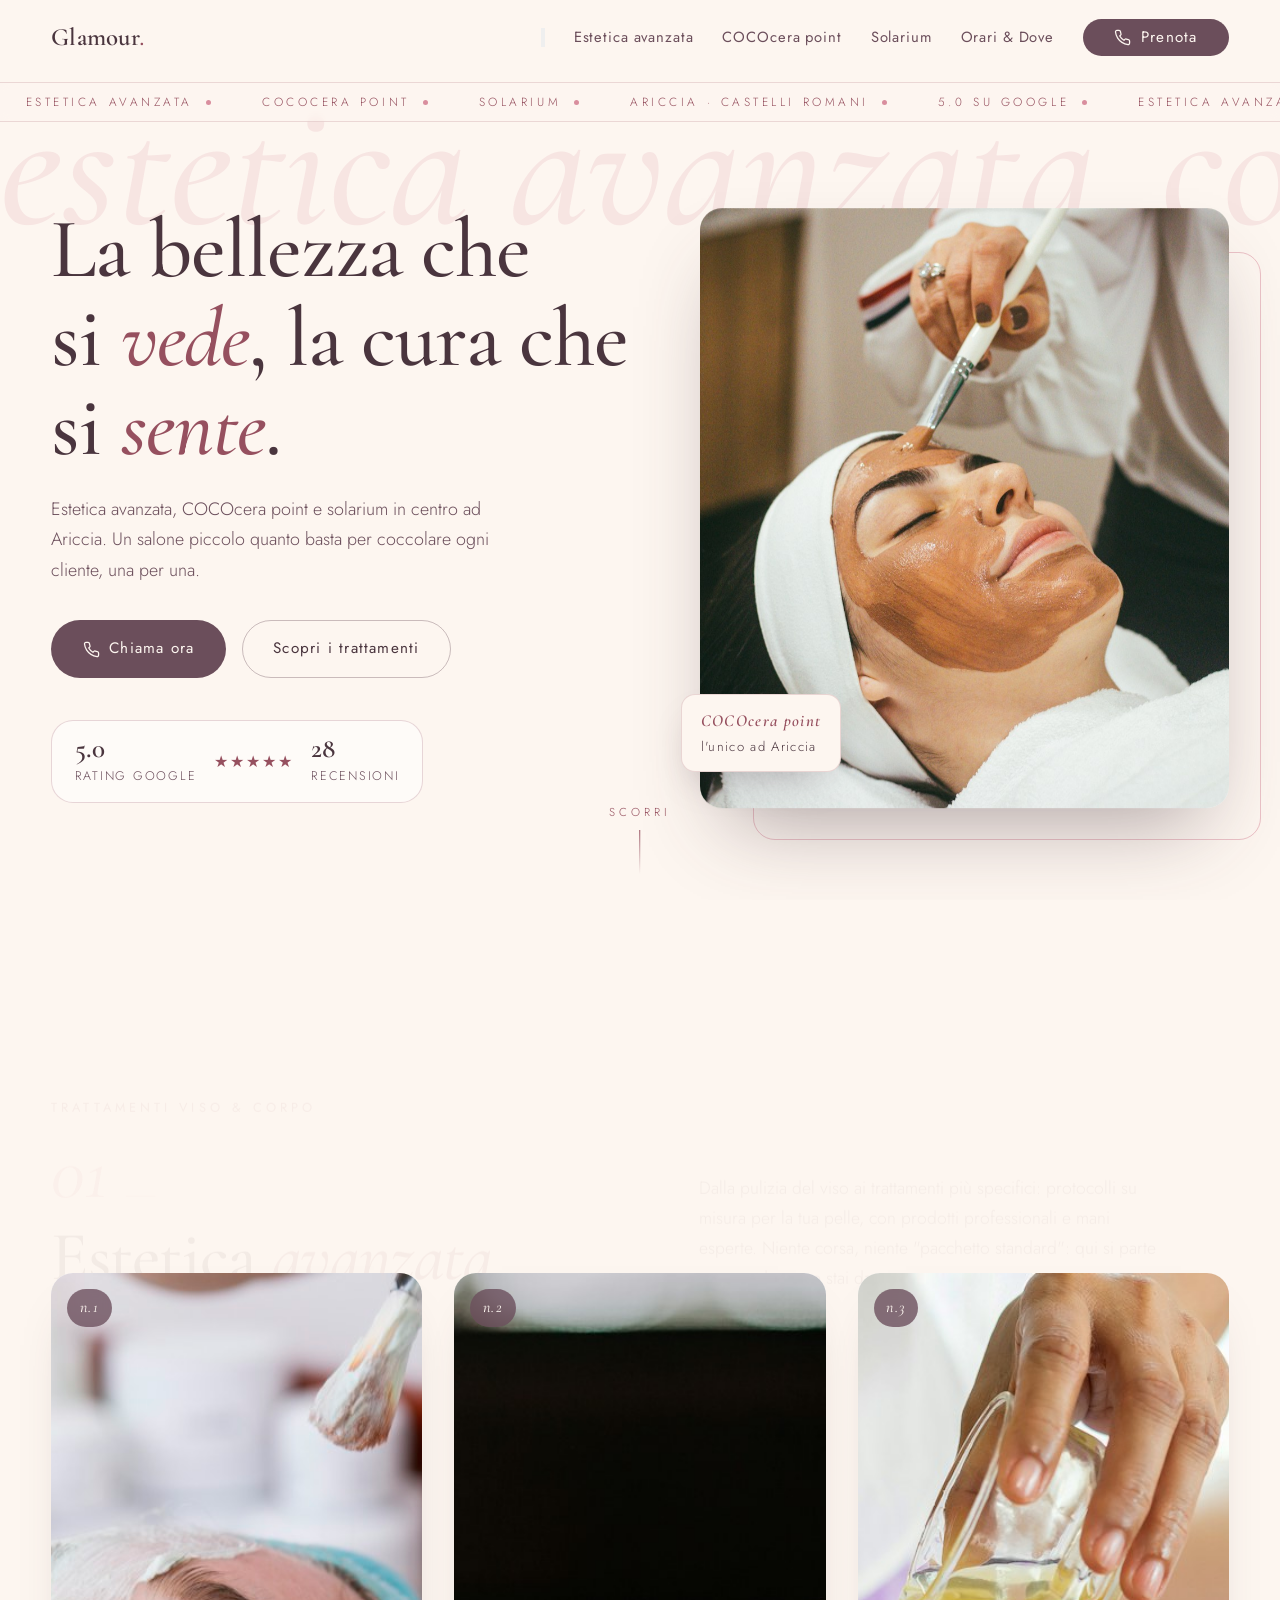
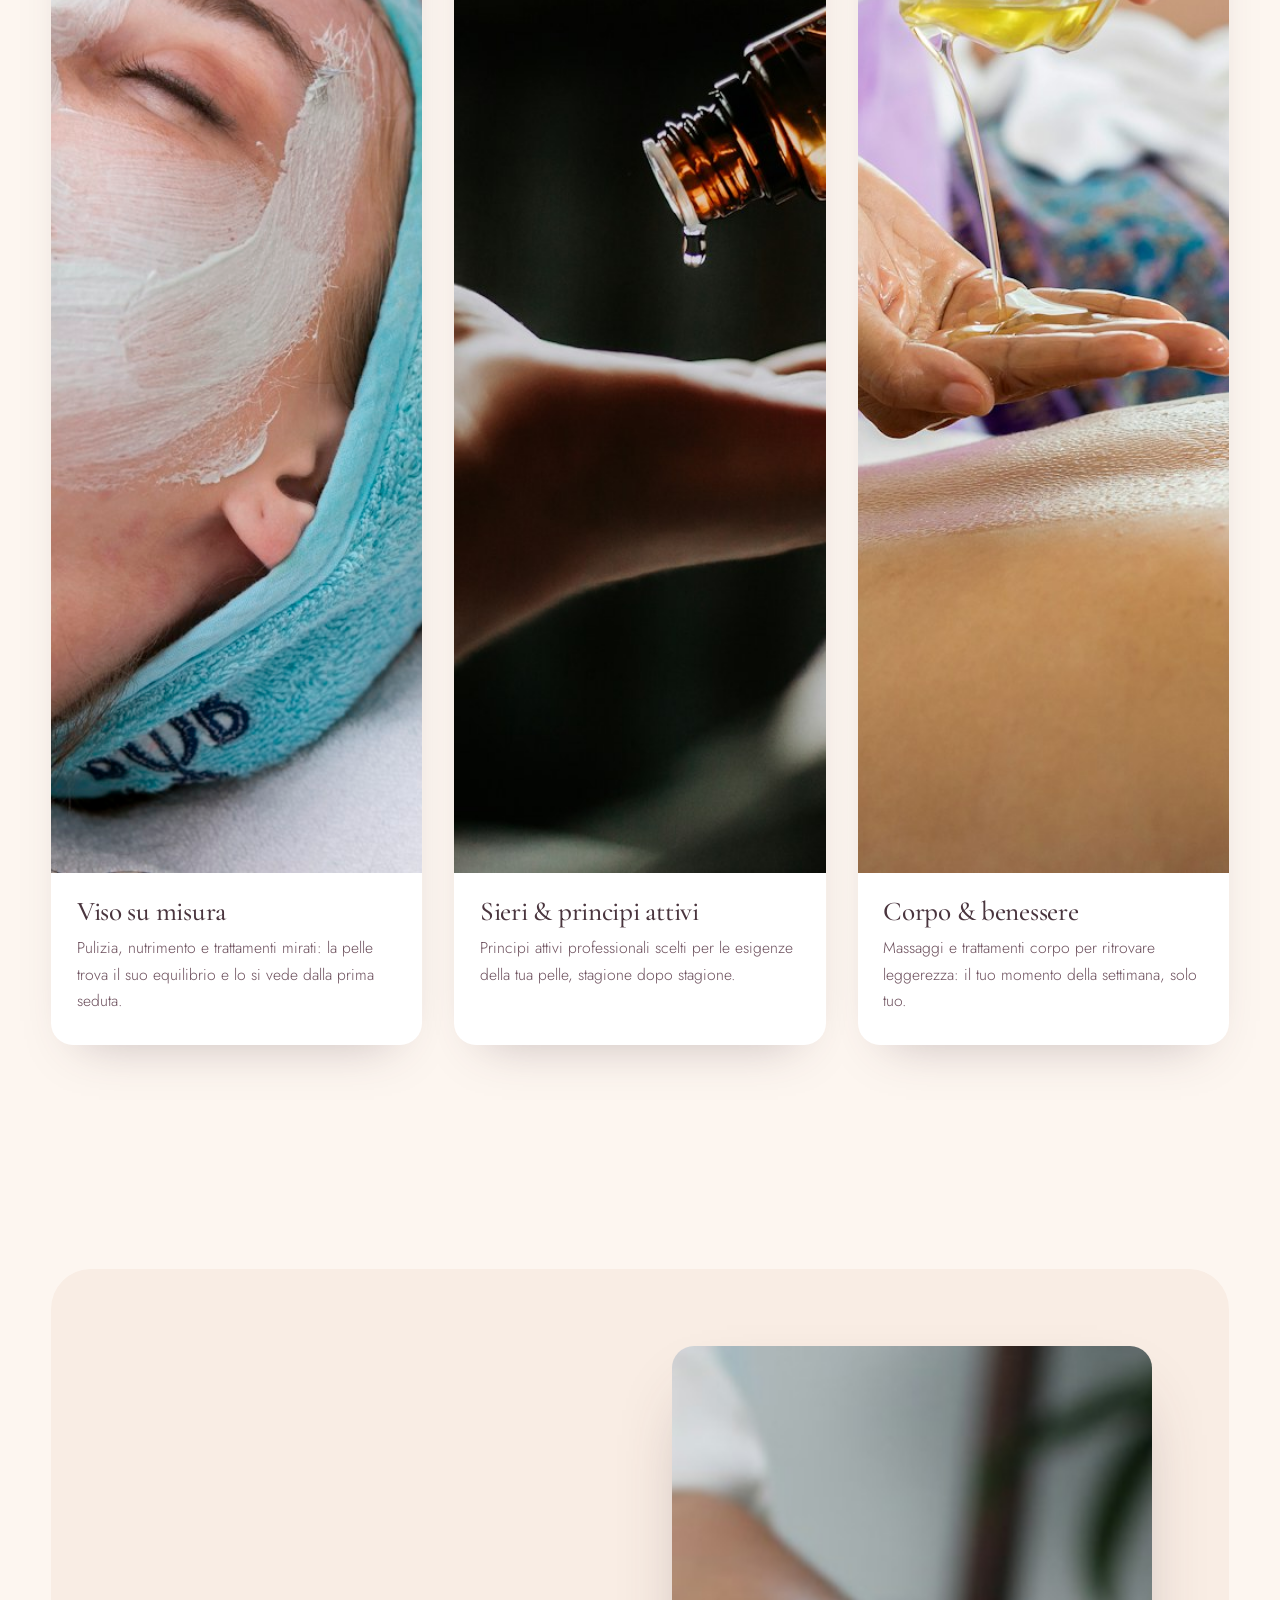
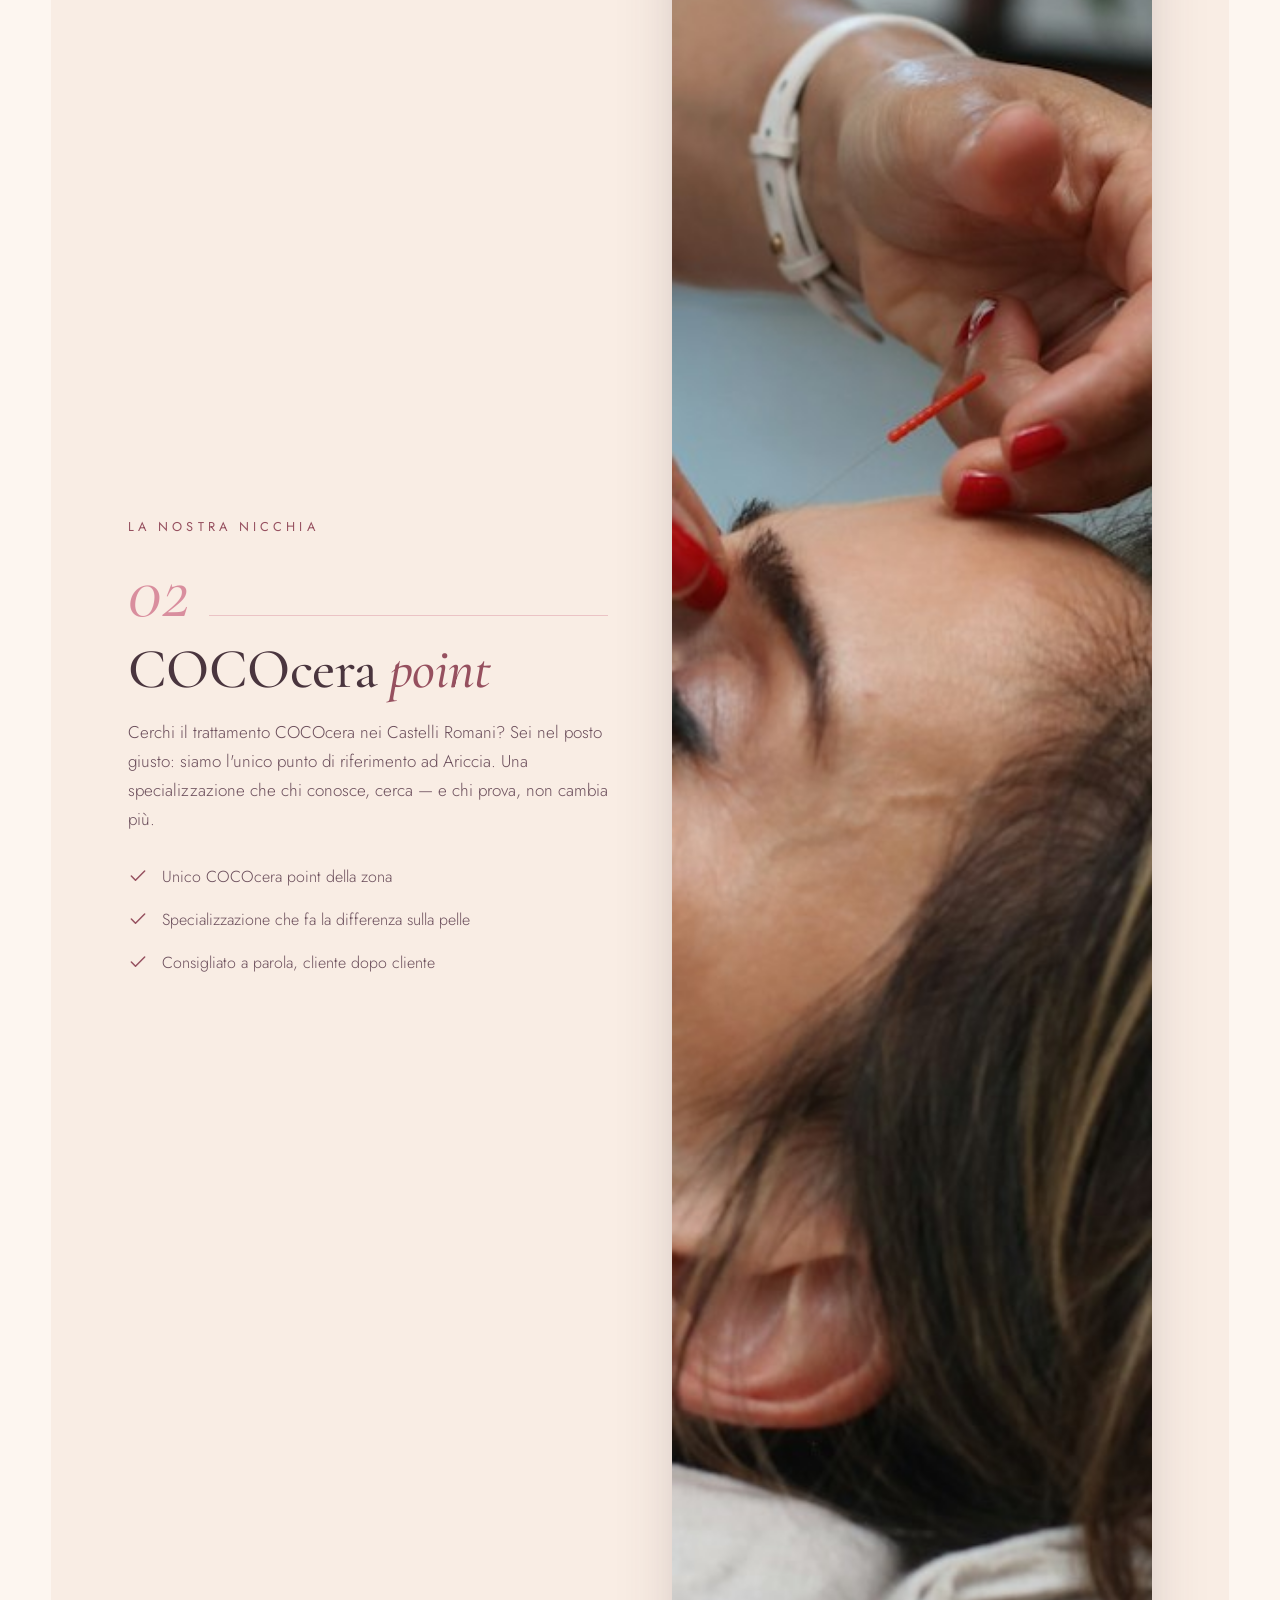
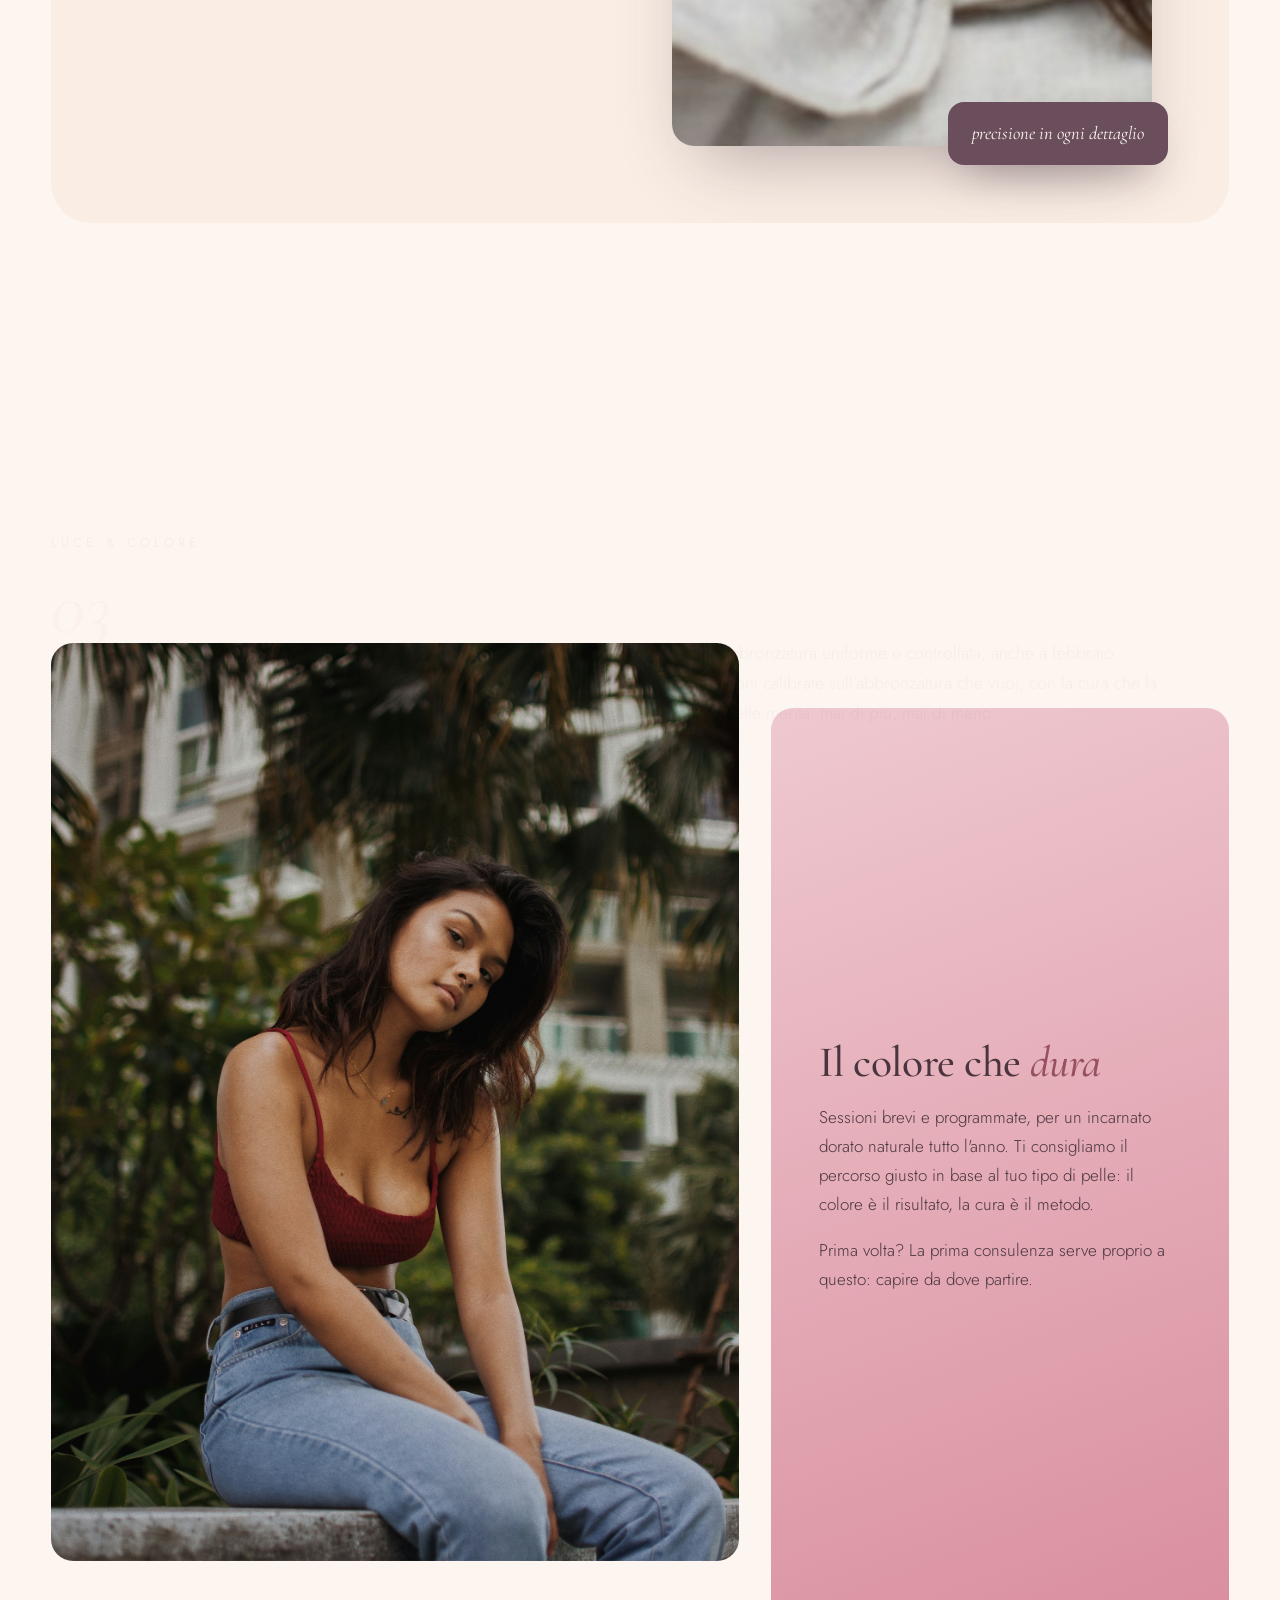
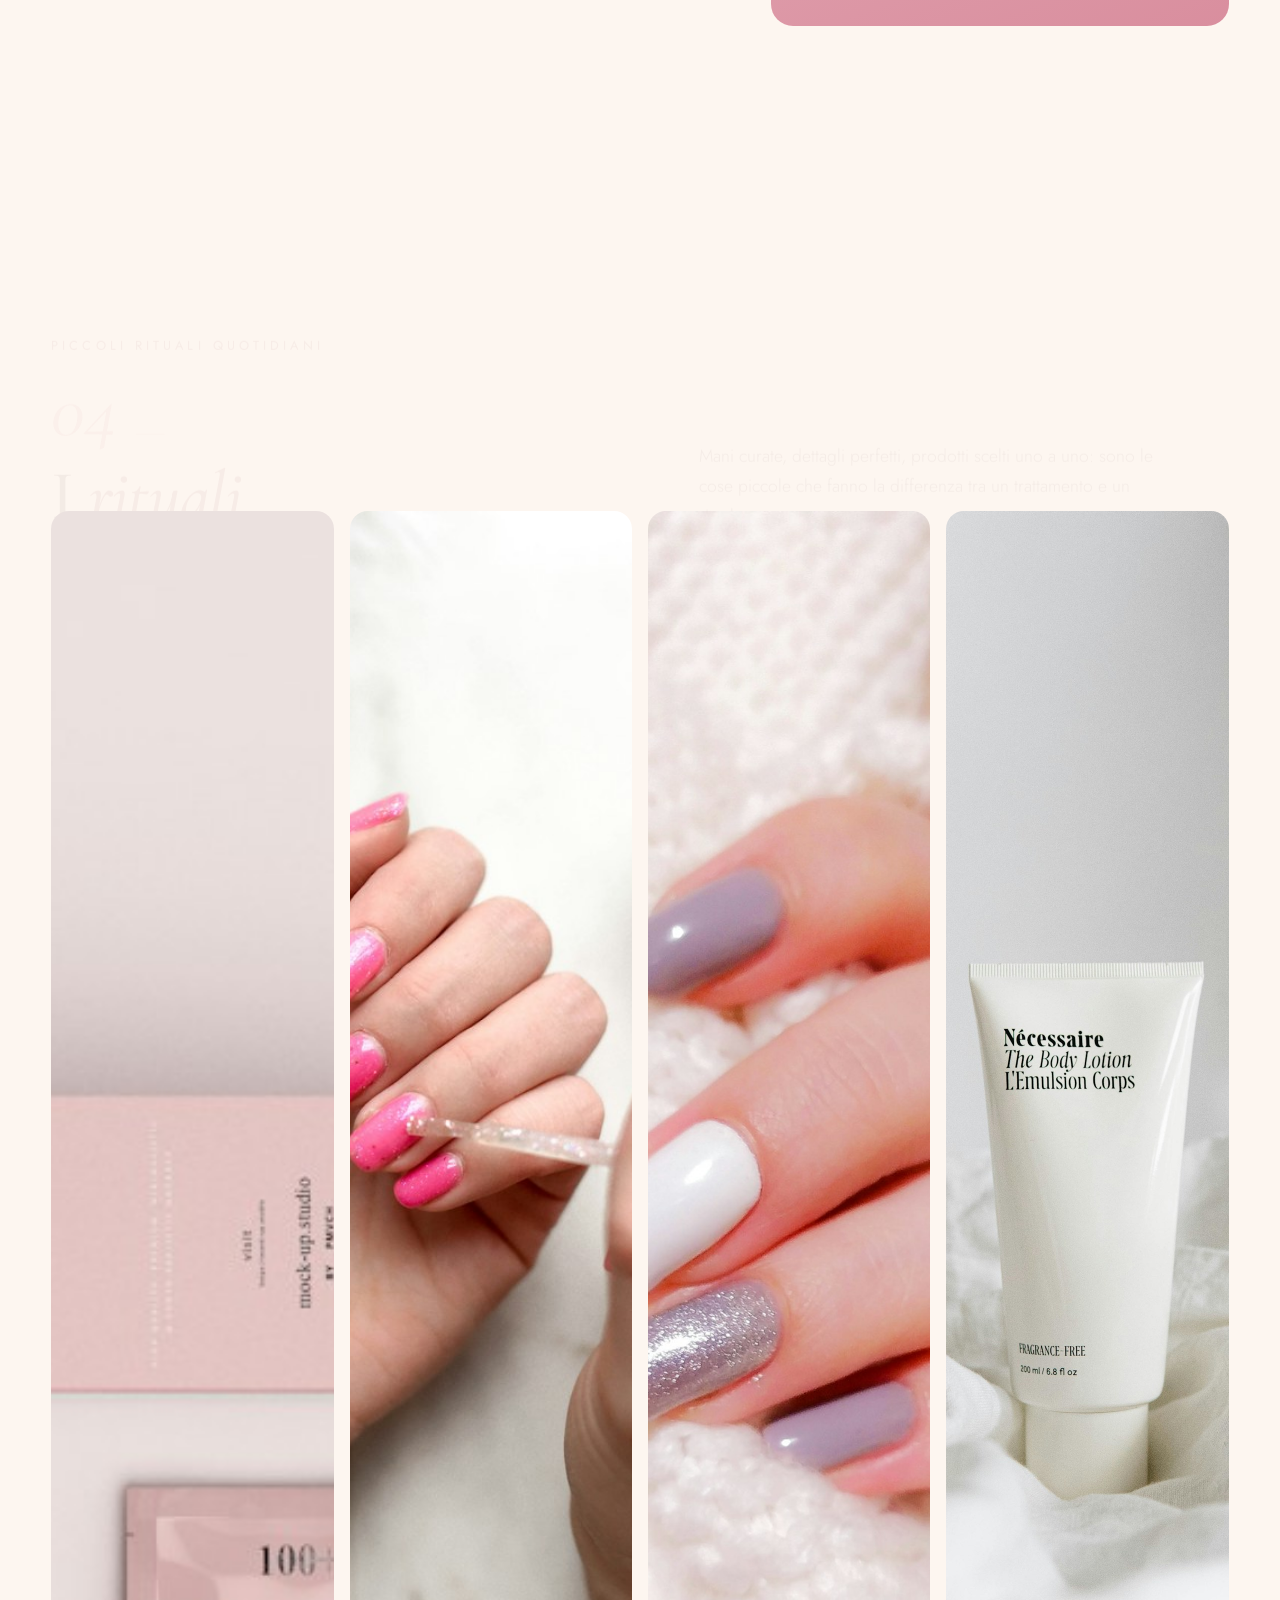
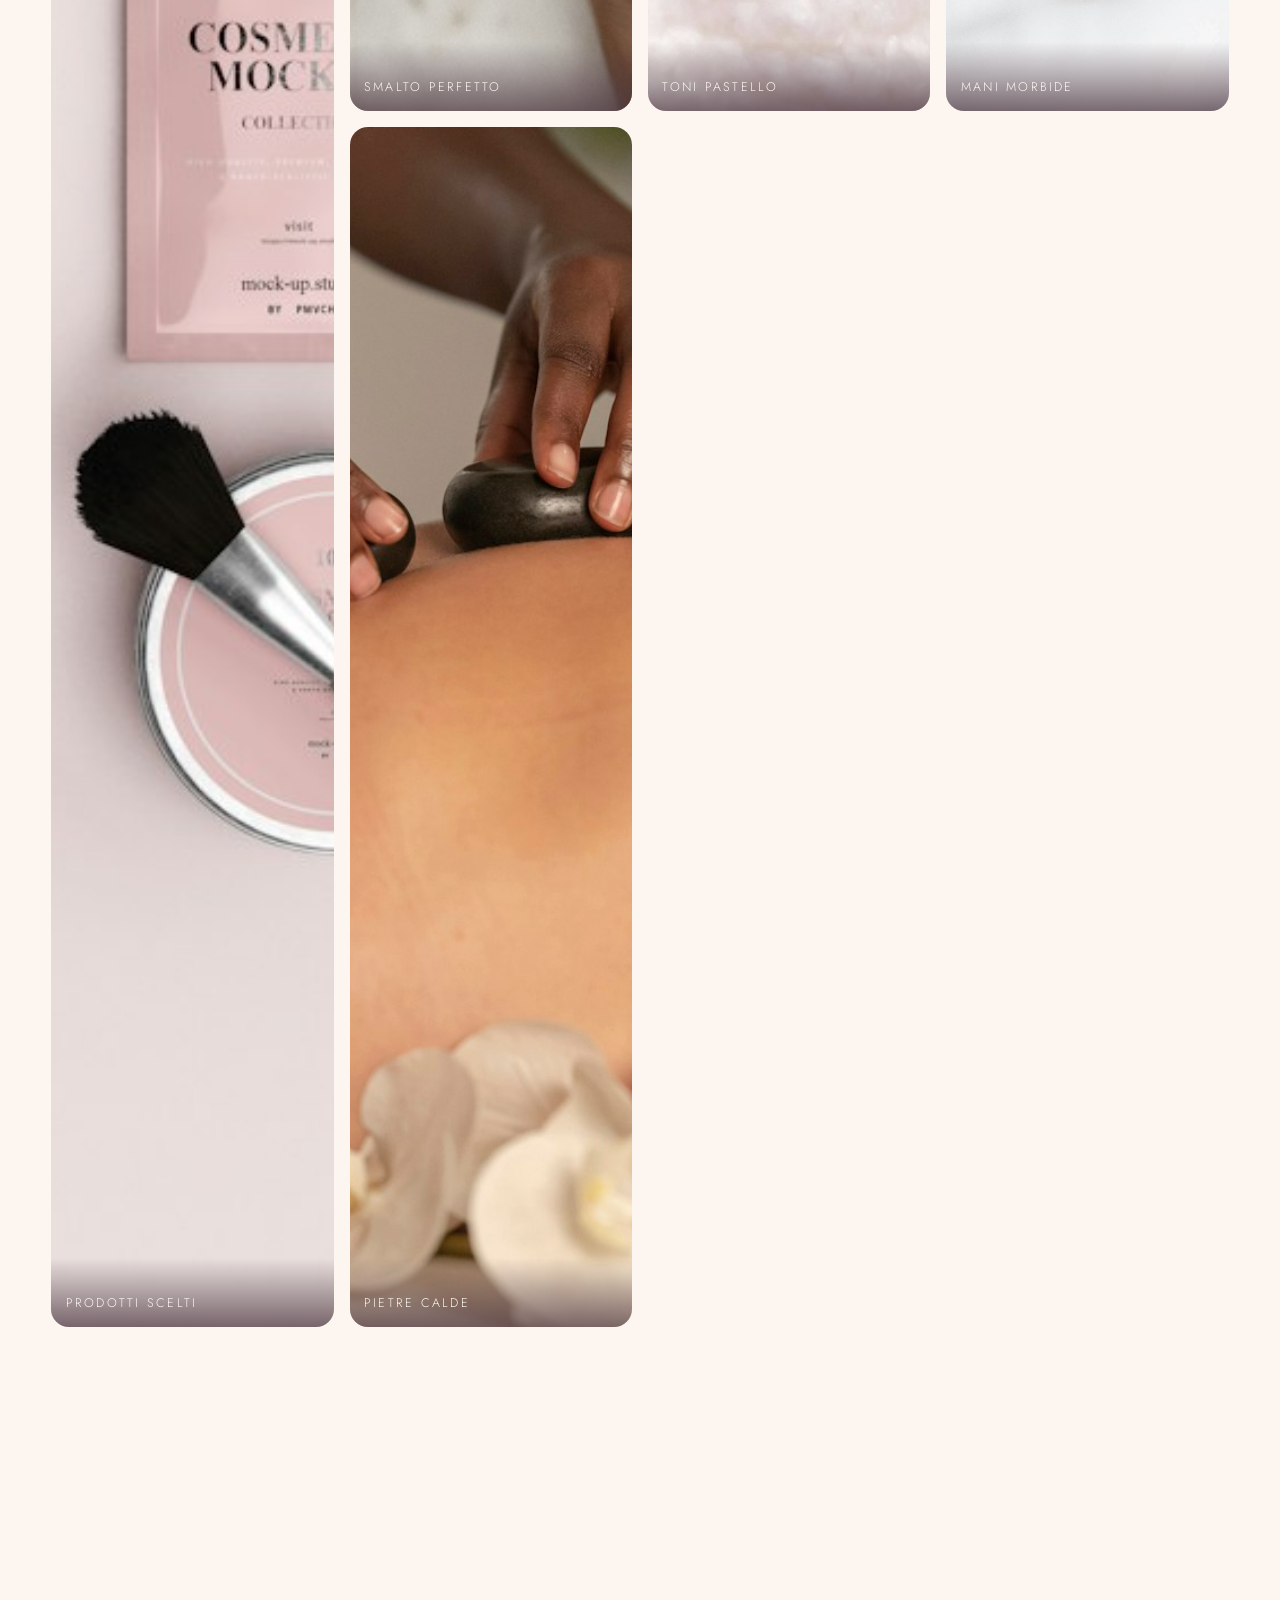
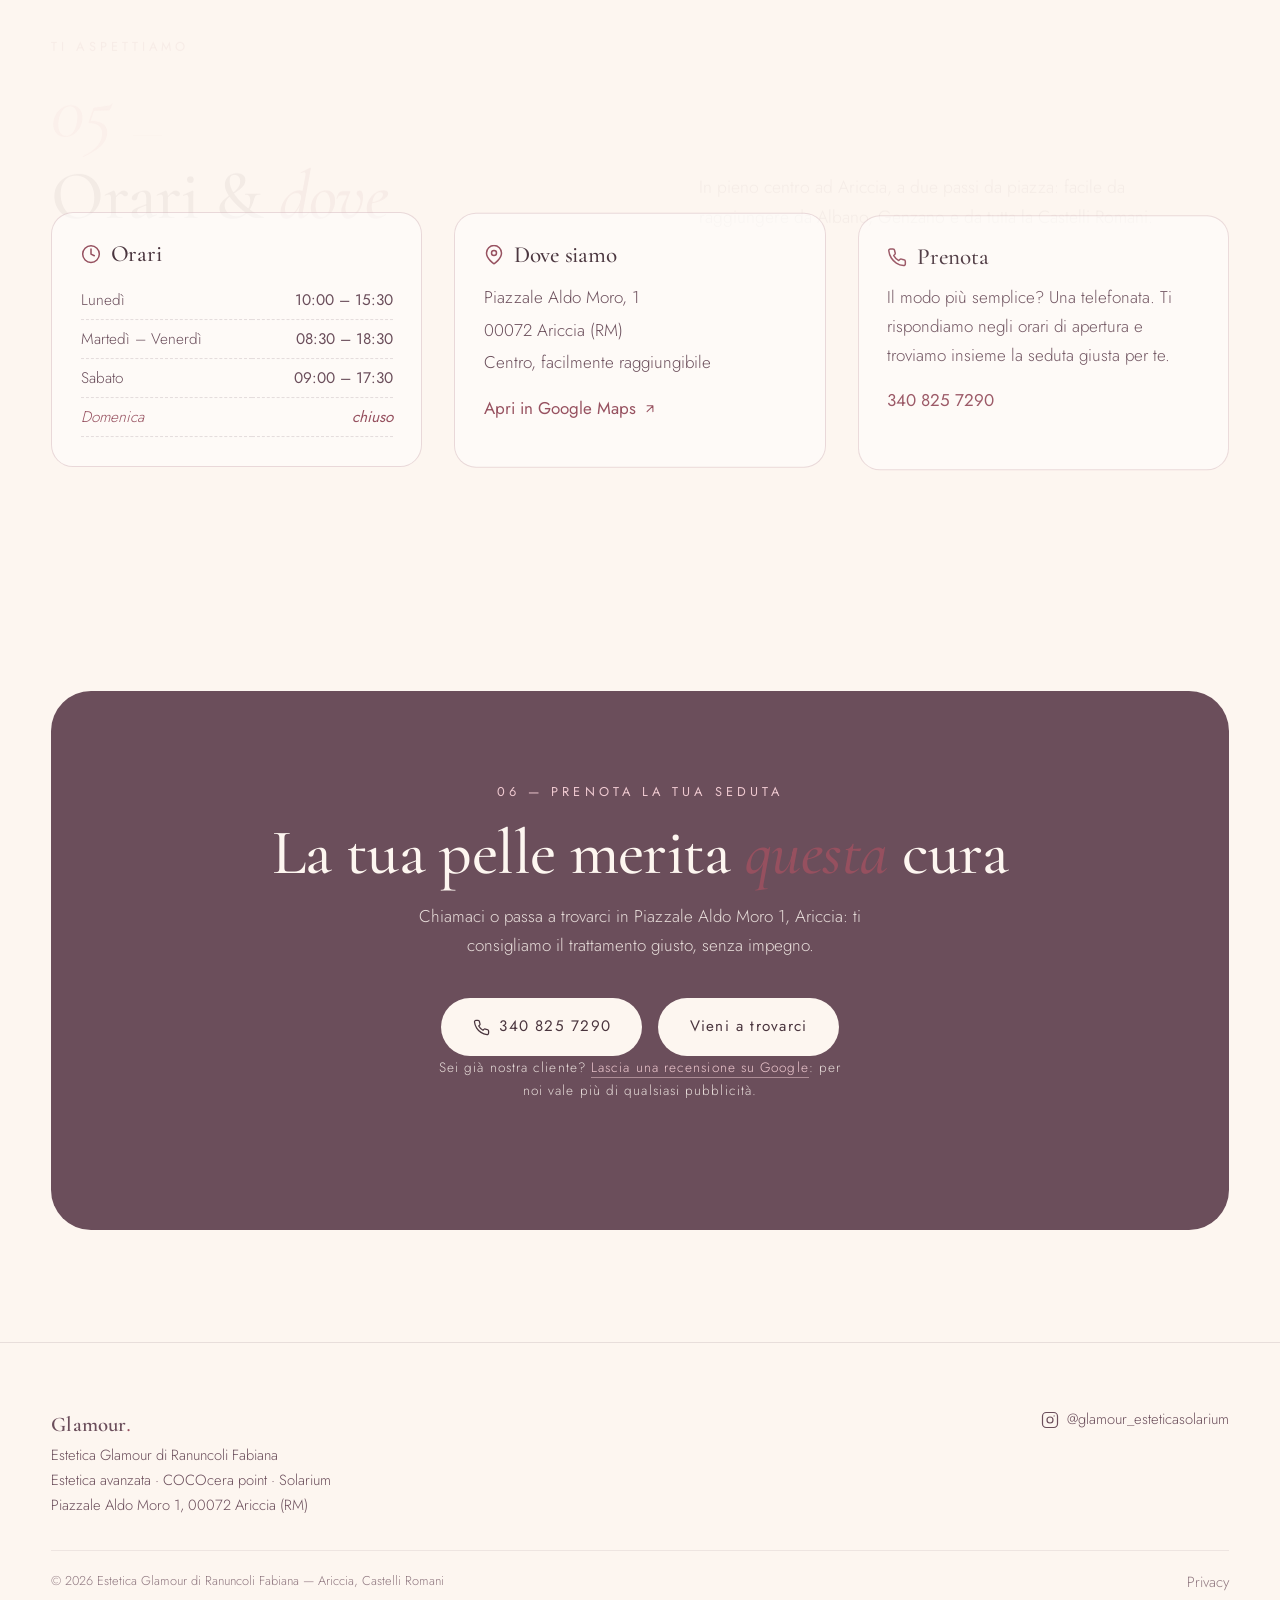
==== index.html @ 61274cc6 "Sito demo Estetica Glamour — one-page premium (GSAP+Lenis, marquee editoriale)" ====
<!DOCTYPE html>
<html lang="it">
<head>
  <meta charset="UTF-8">
  <meta name="viewport" content="width=device-width, initial-scale=1.0">
  <title>Estetica Glamour Ariccia — Estetica avanzata, COCOcera point e solarium</title>
  <meta name="description" content="Estetica avanzata, trattamenti COCOcera point e solarium nel cuore di Ariccia, ai Castelli Romani. 5.0 stelle su Google con 28 recensioni. Prenota al 340 825 7290.">
  <link rel="canonical" href="https://dawiddroz.github.io/estetica-glamour-ariccia/">

  <!-- Open Graph -->
  <meta property="og:type" content="website">
  <meta property="og:locale" content="it_IT">
  <meta property="og:title" content="Estetica Glamour Ariccia — Estetica avanzata, COCOcera point e solarium">
  <meta property="og:description" content="L'unico punto COCOcera di Ariccia. Estetica avanzata e solarium con rating 5.0 su Google. Piazzale Aldo Moro 1, Ariccia.">
  <meta property="og:url" content="https://dawiddroz.github.io/estetica-glamour-ariccia/">
  <meta property="og:image" content="https://dawiddroz.github.io/estetica-glamour-ariccia/img/hero.jpg">
  <meta name="twitter:card" content="summary_large_image">

  <!-- Font self-hosted: preload dei 2 principali -->
  <link rel="preload" href="fonts/cormorantgaramond-600.woff2" as="font" type="font/woff2" crossorigin>
  <link rel="preload" href="fonts/jost-400.woff2" as="font" type="font/woff2" crossorigin>

  <link rel="stylesheet" href="css/fonts.css">
  <link rel="stylesheet" href="css/variables.css">
  <link rel="stylesheet" href="css/base.css">
  <link rel="stylesheet" href="css/components.css">
  <link rel="icon" href="data:image/svg+xml,%3Csvg xmlns='http://www.w3.org/2000/svg' viewBox='0 0 32 32'%3E%3Ccircle cx='16' cy='16' r='14' fill='%23D98E9E'/%3E%3Ctext x='16' y='22' font-family='Georgia' font-style='italic' font-size='18' fill='%23FDF6F0' text-anchor='middle'%3EG%3C/text%3E%3C/svg%3E">

  <!-- JSON-LD LocalBusiness -->
  <script type="application/ld+json">
  {
    "@context": "https://schema.org",
    "@type": "BeautySalon",
    "name": "Estetica Glamour di Ranuncoli Fabiana",
    "description": "Centro estetico ad Ariccia: estetica avanzata, COCOcera point e solarium.",
    "url": "https://dawiddroz.github.io/estetica-glamour-ariccia/",
    "telephone": "+39 340 825 7290",
    "image": "https://dawiddroz.github.io/estetica-glamour-ariccia/img/hero.jpg",
    "address": {
      "@type": "PostalAddress",
      "streetAddress": "Piazzale Aldo Moro, 1",
      "postalCode": "00072",
      "addressLocality": "Ariccia",
      "addressRegion": "RM",
      "addressCountry": "IT"
    },
    "geo": { "@type": "GeoCoordinates", "latitude": 41.7218283, "longitude": 12.6737405 },
    "openingHoursSpecification": [
      { "@type": "OpeningHoursSpecification", "dayOfWeek": "Monday", "opens": "10:00", "closes": "15:30" },
      { "@type": "OpeningHoursSpecification", "dayOfWeek": ["Tuesday","Wednesday","Thursday","Friday"], "opens": "08:30", "closes": "18:30" },
      { "@type": "OpeningHoursSpecification", "dayOfWeek": "Saturday", "opens": "09:00", "closes": "17:30" }
    ],
    "aggregateRating": { "@type": "AggregateRating", "ratingValue": "5.0", "reviewCount": "28" },
    "sameAs": ["https://instagram.com/glamour_esteticasolarium"]
  }
  </script>

  <noscript>
    <style>[data-reveal]{opacity:1 !important}</style>
  </noscript>
</head>
<body>

  <!-- ============ NAV ============ -->
  <header class="nav">
    <div class="container nav-inner">
      <a href="#" class="nav-logo">Glamour<em>.</em></a>
      <nav class="nav-links" aria-label="Navigazione principale">
        <button class="nav-close" aria-label="Chiudi menu">
          <svg viewBox="0 0 24 24" fill="none" stroke="currentColor" stroke-width="1.6" stroke-linecap="round"><path d="M6 6l12 12M18 6L6 18"/></svg>
        </button>
        <a href="#estetica">Estetica avanzata</a>
        <a href="#cococera">COCOcera point</a>
        <a href="#solarium">Solarium</a>
        <a href="#orari">Orari &amp; Dove</a>
        <a href="#contatti" class="btn btn-solid nav-cta">
          <svg viewBox="0 0 24 24" fill="none" stroke="currentColor" stroke-width="1.8" stroke-linecap="round" stroke-linejoin="round"><path d="M22 16.92v3a2 2 0 0 1-2.18 2 19.79 19.79 0 0 1-8.63-3.07 19.5 19.5 0 0 1-6-6 19.79 19.79 0 0 1-3.07-8.67A2 2 0 0 1 4.11 2h3a2 2 0 0 1 2 1.72c.13.96.36 1.9.7 2.81a2 2 0 0 1-.45 2.11L8.09 9.91a16 16 0 0 0 6 6l1.27-1.27a2 2 0 0 1 2.11-.45c.91.34 1.85.57 2.81.7A2 2 0 0 1 22 16.92z"/></svg>
          Prenota
        </a>
      </nav>
      <button class="nav-burger" aria-label="Apri menu">
        <svg viewBox="0 0 24 24" fill="none" stroke="currentColor" stroke-width="1.6" stroke-linecap="round"><path d="M3 7h18M3 12h18M3 17h12"/></svg>
      </button>
    </div>
  </header>

  <main>
    <!-- ============ HERO ============ -->
    <section class="hero" id="top">

      <!-- firma: marquee continuo dietro l'hero -->
      <div class="marquee-ghost" aria-hidden="true">
        <div class="marquee-track">
          <span>estetica avanzata</span><span>cococera point</span><span>solarium</span><span>glamour</span>
          <span>estetica avanzata</span><span>cococera point</span><span>solarium</span><span>glamour</span>
        </div>
      </div>

      <!-- nastro informativo sopra l'hero -->
      <div class="marquee-ribbon" aria-hidden="true">
        <div class="marquee-track">
          <span>Estetica avanzata</span><span>COCOcera point</span><span>Solarium</span><span>Ariccia · Castelli Romani</span><span>5.0 su Google</span>
          <span>Estetica avanzata</span><span>COCOcera point</span><span>Solarium</span><span>Ariccia · Castelli Romani</span><span>5.0 su Google</span>
        </div>
      </div>

      <div class="container hero-grid">
        <div class="hero-copy">
          <h1 class="hero-title">
            <span class="line">La bellezza che</span>
            <span class="line">si <em>vede</em>, la cura che</span>
            <span class="line">si <em>sente</em>.</span>
          </h1>
          <p class="hero-sub">Estetica avanzata, COCOcera point e solarium in centro ad Ariccia. Un salone piccolo quanto basta per coccolare ogni cliente, una per una.</p>
          <div class="hero-actions">
            <a href="tel:+393408257290" class="btn btn-solid">
              <svg viewBox="0 0 24 24" fill="none" stroke="currentColor" stroke-width="1.8" stroke-linecap="round" stroke-linejoin="round"><path d="M22 16.92v3a2 2 0 0 1-2.18 2 19.79 19.79 0 0 1-8.63-3.07 19.5 19.5 0 0 1-6-6 19.79 19.79 0 0 1-3.07-8.67A2 2 0 0 1 4.11 2h3a2 2 0 0 1 2 1.72c.13.96.36 1.9.7 2.81a2 2 0 0 1-.45 2.11L8.09 9.91a16 16 0 0 0 6 6l1.27-1.27a2 2 0 0 1 2.11-.45c.91.34 1.85.57 2.81.7A2 2 0 0 1 22 16.92z"/></svg>
              Chiama ora
            </a>
            <a href="#estetica" class="btn btn-ghost">Scopri i trattamenti</a>
          </div>
          <div class="hero-badge">
            <div>
              <b><span data-count="5.0" data-decimals="1">5.0</span></b>
              <small>Rating Google</small>
            </div>
            <span class="stars" aria-hidden="true">★★★★★</span>
            <div>
              <b><span data-count="28" data-decimals="0">28</span></b>
              <small>Recensioni</small>
            </div>
          </div>
        </div>

        <figure class="hero-figure">
          <img class="hero-photo" src="img/hero.jpg" alt="Trattamento viso di estetica avanzata presso Estetica Glamour Ariccia" width="1600" height="2000" fetchpriority="high">
          <figcaption class="hero-tag">
            <b>COCOcera point</b>
            l'unico ad Ariccia
          </figcaption>
        </figure>
      </div>

      <div class="hero-scroll" aria-hidden="true">scorri</div>
    </section>

    <!-- ============ 01 ESTETICA AVANZATA ============ -->
    <section class="section" id="estetica">
      <div class="container">
        <div class="section-head">
          <div>
            <span class="section-kicker">Trattamenti viso &amp; corpo</span>
            <div class="chapter">
              <span class="chapter-num">01</span>
              <span class="chapter-line"></span>
            </div>
            <h2 class="section-title">Estetica <em>avanzata</em></h2>
          </div>
          <p class="section-intro">Dalla pulizia del viso ai trattamenti più specifici: protocolli su misura per la tua pelle, con prodotti professionali e mani esperte. Niente corsa, niente "pacchetto standard": qui si parte sempre da come stai davvero.</p>
        </div>

        <div class="service-grid">
          <article class="service-card">
            <span class="card-num">n.1</span>
            <figure><img src="img/viso-mask.jpg" alt="Trattamento viso con maschera purificante" loading="lazy" width="1600" height="1200"></figure>
            <div class="card-body">
              <h3>Viso su misura</h3>
              <p>Pulizia, nutrimento e trattamenti mirati: la pelle trova il suo equilibrio e lo si vede dalla prima seduta.</p>
            </div>
          </article>
          <article class="service-card">
            <span class="card-num">n.2</span>
            <figure><img src="img/siero.jpg" alt="Applicazione di siero durante un trattamento estetico" loading="lazy" width="1600" height="1200"></figure>
            <div class="card-body">
              <h3>Sieri &amp; principi attivi</h3>
              <p>Principi attivi professionali scelti per le esigenze della tua pelle, stagione dopo stagione.</p>
            </div>
          </article>
          <article class="service-card">
            <span class="card-num">n.3</span>
            <figure><img src="img/massaggio-oli.jpg" alt="Massaggio di benessere con oli al centro estetico" loading="lazy" width="1600" height="1200"></figure>
            <div class="card-body">
              <h3>Corpo &amp; benessere</h3>
              <p>Massaggi e trattamenti corpo per ritrovare leggerezza: il tuo momento della settimana, solo tuo.</p>
            </div>
          </article>
        </div>
      </div>
    </section>

    <!-- ============ 02 COCOCERA POINT ============ -->
    <section class="section" id="cococera">
      <div class="container">
        <div class="niche">
          <div class="niche-copy">
            <span class="section-kicker">La nostra nicchia</span>
            <div class="chapter">
              <span class="chapter-num">02</span>
              <span class="chapter-line"></span>
            </div>
            <h2 class="section-title">COCOcera <em>point</em></h2>
            <p>Cerchi il trattamento COCOcera nei Castelli Romani? Sei nel posto giusto: siamo l'unico punto di riferimento ad Ariccia. Una specializzazione che chi conosce, cerca — e chi prova, non cambia più.</p>
            <ul class="niche-points">
              <li>
                <svg viewBox="0 0 24 24" fill="none" stroke="currentColor" stroke-width="1.8" stroke-linecap="round" stroke-linejoin="round"><path d="M20 6L9 17l-5-5"/></svg>
                Unico COCOcera point della zona
              </li>
              <li>
                <svg viewBox="0 0 24 24" fill="none" stroke="currentColor" stroke-width="1.8" stroke-linecap="round" stroke-linejoin="round"><path d="M20 6L9 17l-5-5"/></svg>
                Specializzazione che fa la differenza sulla pelle
              </li>
              <li>
                <svg viewBox="0 0 24 24" fill="none" stroke="currentColor" stroke-width="1.8" stroke-linecap="round" stroke-linejoin="round"><path d="M20 6L9 17l-5-5"/></svg>
                Consigliato a parola, cliente dopo cliente
              </li>
            </ul>
          </div>
          <figure class="niche-media" data-reveal>
            <img src="img/viso-sopracciglia.jpg" alt="Trattamento di dettaglio del viso con attenzione alla precisione" loading="lazy" width="1600" height="2000">
            <figcaption>precisione in ogni dettaglio</figcaption>
          </figure>
        </div>
      </div>
    </section>

    <!-- ============ 03 SOLARIUM ============ -->
    <section class="section" id="solarium">
      <div class="container">
        <div class="section-head">
          <div>
            <span class="section-kicker">Luce &amp; colore</span>
            <div class="chapter">
              <span class="chapter-num">03</span>
              <span class="chapter-line"></span>
            </div>
            <h2 class="section-title">Solarium</h2>
          </div>
          <p class="section-intro">Un'abbronzatura uniforme e controllata, anche a febbraio. Sessioni calibrate sull'abbronzatura che vuoi, con la cura che la tua pelle merita: mai di più, mai di meno.</p>
        </div>

        <div class="sun-band">
          <figure data-reveal>
            <img src="img/solarium-glow.jpg" alt="Pelle dorata e luminosa dopo una seduta di solarium" loading="lazy" width="1600" height="2000" data-parallax>
          </figure>
          <div class="sun-copy">
            <h3>Il colore che <em>dura</em></h3>
            <p>Sessioni brevi e programmate, per un incarnato dorato naturale tutto l'anno. Ti consigliamo il percorso giusto in base al tuo tipo di pelle: il colore è il risultato, la cura è il metodo.</p>
            <p>Prima volta? La prima consulenza serve proprio a questo: capire da dove partire.</p>
          </div>
        </div>
      </div>
    </section>

    <!-- ============ 04 I RITUALI (gallery) ============ -->
    <section class="section" id="rituali">
      <div class="container">
        <div class="section-head">
          <div>
            <span class="section-kicker">Piccoli rituali quotidiani</span>
            <div class="chapter">
              <span class="chapter-num">04</span>
              <span class="chapter-line"></span>
            </div>
            <h2 class="section-title">I <em>rituali</em></h2>
          </div>
          <p class="section-intro">Mani curate, dettagli perfetti, prodotti scelti uno a uno: sono le cose piccole che fanno la differenza tra un trattamento e un rituale.</p>
        </div>

        <div class="gallery">
          <figure class="tall"><img src="img/prodotti-rosa.jpg" alt="Prodotti cosmetici in toni rosa selezionati al salone" loading="lazy" width="1600" height="2000"><figcaption>prodotti scelti</figcaption></figure>
          <figure><img src="img/mani-smalto.jpg" alt="Applicazione dello smalto durante un trattamento mani" loading="lazy" width="1600" height="1200"><figcaption>smalto perfetto</figcaption></figure>
          <figure><img src="img/mani-pastello.jpg" alt="Mani con smalto pastello delicato" loading="lazy" width="1600" height="1200"><figcaption>toni pastello</figcaption></figure>
          <figure><img src="img/mani-crema.jpg" alt="Trattamento idratante per le mani" loading="lazy" width="1600" height="1200"><figcaption>mani morbide</figcaption></figure>
          <figure><img src="img/pietre-calde.jpg" alt="Massaggio con pietre calde e fiori" loading="lazy" width="1600" height="1200"><figcaption>pietre calde</figcaption></figure>
        </div>
      </div>
    </section>

    <!-- ============ 05 ORARI & DOVE ============ -->
    <section class="section" id="orari">
      <div class="container">
        <div class="section-head">
          <div>
            <span class="section-kicker">Ti aspettiamo</span>
            <div class="chapter">
              <span class="chapter-num">05</span>
              <span class="chapter-line"></span>
            </div>
            <h2 class="section-title">Orari &amp; <em>dove</em></h2>
          </div>
          <p class="section-intro">In pieno centro ad Ariccia, a due passi da piazza: facile da raggiungere da Albano, Genzano e da tutta la Castelli Romani.</p>
        </div>

        <div class="info-grid">
          <div class="info-card">
            <h3>
              <svg viewBox="0 0 24 24" fill="none" stroke="currentColor" stroke-width="1.8" stroke-linecap="round" stroke-linejoin="round"><circle cx="12" cy="12" r="10"/><path d="M12 6v6l4 2"/></svg>
              Orari
            </h3>
            <table class="hours-table">
              <tr><td>Lunedì</td><td>10:00 – 15:30</td></tr>
              <tr><td>Martedì – Venerdì</td><td>08:30 – 18:30</td></tr>
              <tr><td>Sabato</td><td>09:00 – 17:30</td></tr>
              <tr><td class="closed">Domenica</td><td class="closed">chiuso</td></tr>
            </table>
          </div>
          <div class="info-card">
            <h3>
              <svg viewBox="0 0 24 24" fill="none" stroke="currentColor" stroke-width="1.8" stroke-linecap="round" stroke-linejoin="round"><path d="M21 10c0 7-9 13-9 13s-9-6-9-13a9 9 0 0 1 18 0z"/><circle cx="12" cy="10" r="3"/></svg>
              Dove siamo
            </h3>
            <address>
              Piazzale Aldo Moro, 1<br>
              00072 Ariccia (RM)<br>
              Centro, facilmente raggiungibile
            </address>
            <a class="text-link" href="https://www.google.com/maps/search/?api=1&amp;query=Estetica+Glamour+di+Ranuncoli+Fabiana+Ariccia" target="_blank" rel="noopener">
              Apri in Google Maps
              <svg viewBox="0 0 24 24" fill="none" stroke="currentColor" stroke-width="1.8" stroke-linecap="round" stroke-linejoin="round" width="14" height="14"><path d="M7 17L17 7M7 7h10v10"/></svg>
            </a>
          </div>
          <div class="info-card">
            <h3>
              <svg viewBox="0 0 24 24" fill="none" stroke="currentColor" stroke-width="1.8" stroke-linecap="round" stroke-linejoin="round"><path d="M22 16.92v3a2 2 0 0 1-2.18 2 19.79 19.79 0 0 1-8.63-3.07 19.5 19.5 0 0 1-6-6 19.79 19.79 0 0 1-3.07-8.67A2 2 0 0 1 4.11 2h3a2 2 0 0 1 2 1.72c.13.96.36 1.9.7 2.81a2 2 0 0 1-.45 2.11L8.09 9.91a16 16 0 0 0 6 6l1.27-1.27a2 2 0 0 1 2.11-.45c.91.34 1.85.57 2.81.7A2 2 0 0 1 22 16.92z"/></svg>
              Prenota
            </h3>
            <p>Il modo più semplice? Una telefonata. Ti rispondiamo negli orari di apertura e troviamo insieme la seduta giusta per te.</p>
            <a class="text-link" href="tel:+393408257290">340 825 7290</a>
          </div>
        </div>
      </div>
    </section>

    <!-- ============ 06 CONTATTI / CTA FINALE ============ -->
    <section class="section" id="contatti">
      <div class="container">
        <div class="final-cta">
          <span class="section-kicker" style="color:var(--c-rose-soft)">06 — Prenota la tua seduta</span>
          <h2>La tua pelle merita <em>questa</em> cura</h2>
          <p>Chiamaci o passa a trovarci in Piazzale Aldo Moro 1, Ariccia: ti consigliamo il trattamento giusto, senza impegno.</p>
          <div class="cta-row">
            <a href="tel:+393408257290" class="btn btn-light">
              <svg viewBox="0 0 24 24" fill="none" stroke="currentColor" stroke-width="1.8" stroke-linecap="round" stroke-linejoin="round"><path d="M22 16.92v3a2 2 0 0 1-2.18 2 19.79 19.79 0 0 1-8.63-3.07 19.5 19.5 0 0 1-6-6 19.79 19.79 0 0 1-3.07-8.67A2 2 0 0 1 4.11 2h3a2 2 0 0 1 2 1.72c.13.96.36 1.9.7 2.81a2 2 0 0 1-.45 2.11L8.09 9.91a16 16 0 0 0 6 6l1.27-1.27a2 2 0 0 1 2.11-.45c.91.34 1.85.57 2.81.7A2 2 0 0 1 22 16.92z"/></svg>
              340 825 7290
            </a>
            <a href="https://www.google.com/maps/search/?api=1&amp;query=Estetica+Glamour+di+Ranuncoli+Fabiana+Ariccia" target="_blank" rel="noopener" class="btn btn-light">Vieni a trovarci</a>
          </div>
          <p class="review-note">Sei già nostra cliente? <a href="https://www.google.com/maps/search/?api=1&amp;query=Estetica+Glamour+di+Ranuncoli+Fabiana+Ariccia" target="_blank" rel="noopener">Lascia una recensione su Google</a>: per noi vale più di qualsiasi pubblicità.</p>
        </div>
      </div>
    </section>
  </main>

  <!-- ============ FOOTER ============ -->
  <footer class="footer">
    <div class="container">
      <div class="footer-grid">
        <div>
          <a href="#top" class="nav-logo">Glamour<em>.</em></a>
          <p>Estetica Glamour di Ranuncoli Fabiana<br>Estetica avanzata · COCOcera point · Solarium<br>Piazzale Aldo Moro 1, 00072 Ariccia (RM)</p>
        </div>
        <div class="footer-social">
          <a href="https://instagram.com/glamour_esteticasolarium" target="_blank" rel="noopener" aria-label="Instagram di Estetica Glamour">
            <svg viewBox="0 0 24 24" fill="none" stroke="currentColor" stroke-width="1.6" stroke-linecap="round" stroke-linejoin="round"><rect x="2" y="2" width="20" height="20" rx="5"/><circle cx="12" cy="12" r="4"/><circle cx="17.5" cy="6.5" r="0.8" fill="currentColor" stroke="none"/></svg>
            @glamour_esteticasolarium
          </a>
        </div>
      </div>
      <div class="footer-bottom">
        <span>© 2026 Estetica Glamour di Ranuncoli Fabiana — Ariccia, Castelli Romani</span>
        <a href="privacy.html">Privacy</a>
      </div>
    </div>
  </footer>

  <!-- ============ STICKY CTA ============ -->
  <a href="tel:+393408257290" class="sticky-cta" aria-label="Chiama Estetica Glamour">
    <svg viewBox="0 0 24 24" fill="none" stroke="currentColor" stroke-width="1.8" stroke-linecap="round" stroke-linejoin="round"><path d="M22 16.92v3a2 2 0 0 1-2.18 2 19.79 19.79 0 0 1-8.63-3.07 19.5 19.5 0 0 1-6-6 19.79 19.79 0 0 1-3.07-8.67A2 2 0 0 1 4.11 2h3a2 2 0 0 1 2 1.72c.13.96.36 1.9.7 2.81a2 2 0 0 1-.45 2.11L8.09 9.91a16 16 0 0 0 6 6l1.27-1.27a2 2 0 0 1 2.11-.45c.91.34 1.85.57 2.81.7A2 2 0 0 1 22 16.92z"/></svg>
    Prenota una seduta
  </a>

  <script src="js/vendor/gsap.min.js"></script>
  <script src="js/vendor/ScrollTrigger.min.js"></script>
  <script src="js/vendor/lenis.min.js"></script>
  <script src="js/main.js"></script>
  <script src="js/animations.js"></script>
</body>
</html>
---- css/fonts.css ----
/* Self-hosted Google Fonts — latin subset */

@font-face {
  font-family: 'Cormorant Garamond';
  font-style: italic;
  font-weight: 400;
  font-display: swap;
  src: url('../fonts/cormorantgaramond-400-italic.woff2') format('woff2');
}

@font-face {
  font-family: 'Cormorant Garamond';
  font-style: italic;
  font-weight: 500;
  font-display: swap;
  src: url('../fonts/cormorantgaramond-500-italic.woff2') format('woff2');
}

@font-face {
  font-family: 'Cormorant Garamond';
  font-style: italic;
  font-weight: 600;
  font-display: swap;
  src: url('../fonts/cormorantgaramond-600-italic.woff2') format('woff2');
}

@font-face {
  font-family: 'Cormorant Garamond';
  font-style: normal;
  font-weight: 400;
  font-display: swap;
  src: url('../fonts/cormorantgaramond-400.woff2') format('woff2');
}

@font-face {
  font-family: 'Cormorant Garamond';
  font-style: normal;
  font-weight: 500;
  font-display: swap;
  src: url('../fonts/cormorantgaramond-500.woff2') format('woff2');
}

@font-face {
  font-family: 'Cormorant Garamond';
  font-style: normal;
  font-weight: 600;
  font-display: swap;
  src: url('../fonts/cormorantgaramond-600.woff2') format('woff2');
}

@font-face {
  font-family: 'Cormorant Garamond';
  font-style: normal;
  font-weight: 700;
  font-display: swap;
  src: url('../fonts/cormorantgaramond-700.woff2') format('woff2');
}

@font-face {
  font-family: 'Jost';
  font-style: normal;
  font-weight: 300;
  font-display: swap;
  src: url('../fonts/jost-300.woff2') format('woff2');
}

@font-face {
  font-family: 'Jost';
  font-style: normal;
  font-weight: 400;
  font-display: swap;
  src: url('../fonts/jost-400.woff2') format('woff2');
}

@font-face {
  font-family: 'Jost';
  font-style: normal;
  font-weight: 500;
  font-display: swap;
  src: url('../fonts/jost-500.woff2') format('woff2');
}

@font-face {
  font-family: 'Jost';
  font-style: normal;
  font-weight: 600;
  font-display: swap;
  src: url('../fonts/jost-600.woff2') format('woff2');
}
---- css/variables.css ----
/* ============================================================
   Estetica Glamour Ariccia — Design tokens
   Concept: "Femminile luminoso" — rosa cipria + prugna su caldo chiaro
   ============================================================ */

:root {
  /* Palette */
  --c-bg: #FDF6F0;            /* caldo chiaro */
  --c-bg-soft: #F9EDE4;       /* caldo chiaro più profondo */
  --c-rose: #D98E9E;          /* rosa cipria (decorativo) */
  --c-rose-soft: #EFC9D0;     /* rosa cipria tenue */
  --c-rose-ink: #96505F;      /* rosa prugna leggibile (accenti testo) */
  --c-plum: #6B4E5B;          /* prugna — testo primario */
  --c-plum-deep: #4A353E;     /* prugna profonda — titoli */
  --c-white: #FFFFFF;

  /* Tipografia */
  --font-display: 'Cormorant Garamond', Georgia, serif;
  --font-body: 'Jost', 'Segoe UI', sans-serif;

  /* Spazi */
  --space-xs: .5rem;
  --space-s: 1rem;
  --space-m: 2rem;
  --space-l: 4rem;
  --space-xl: 7rem;

  /* Layout */
  --max-w: 1240px;
  --nav-h: 76px;
  --radius: 22px;

  /* Motion */
  --ease-out: cubic-bezier(.22, 1, .36, 1);
  --t-fast: .35s;
  --t-med: .6s;
}
---- css/base.css ----
/* ============================================================
   Base — reset, tipografia, layout editoriale
   ============================================================ */

*, *::before, *::after { box-sizing: border-box; margin: 0; padding: 0; }

html { scroll-behavior: auto; }

body {
  background: var(--c-bg);
  color: var(--c-plum);
  font-family: var(--font-body);
  font-weight: 300;
  font-size: 1.0625rem;
  line-height: 1.7;
  -webkit-font-smoothing: antialiased;
  overflow-x: hidden;
}

img { max-width: 100%; display: block; }

a { color: inherit; text-decoration: none; }

ul { list-style: none; }

::selection { background: var(--c-rose-soft); color: var(--c-plum-deep); }

h1, h2, h3 {
  font-family: var(--font-display);
  font-weight: 500;
  color: var(--c-plum-deep);
  line-height: 1.05;
  letter-spacing: -.01em;
}

em, .accent {
  font-family: var(--font-display);
  font-style: italic;
  color: var(--c-rose-ink);
}

.container {
  width: min(var(--max-w), 92vw);
  margin-inline: auto;
}

/* ---- Layout editoriale: capitolo con numero + titolo grande a sinistra ---- */
.section {
  padding-block: var(--space-xl);
  position: relative;
}

.section-head {
  display: grid;
  grid-template-columns: minmax(0, 1.1fr) minmax(0, 1fr);
  gap: var(--space-l);
  align-items: end;
  margin-bottom: var(--space-l);
}

.chapter {
  display: flex;
  align-items: baseline;
  gap: 1.2rem;
}

.chapter-num {
  font-family: var(--font-display);
  font-style: italic;
  font-size: clamp(3.2rem, 6vw, 5.2rem);
  color: var(--c-rose);
  line-height: 1;
}

.chapter-line {
  flex: 1;
  height: 1px;
  background: var(--c-rose);
  opacity: .45;
  transform-origin: left center;
}

.section-title {
  font-size: clamp(2.6rem, 5.4vw, 4.6rem);
  margin-top: .6rem;
}

.section-kicker {
  font-size: .8rem;
  letter-spacing: .32em;
  text-transform: uppercase;
  color: var(--c-rose-ink);
  font-weight: 400;
  display: block;
  margin-bottom: 1rem;
}

.section-intro {
  max-width: 46ch;
  font-size: 1.1rem;
}

/* ---- Anti-flash: elementi animati partono invisibili ---- */
[data-reveal] { opacity: 0; }
html.no-anim [data-reveal],
html.no-anim [data-reveal] * { opacity: 1 !important; }
html.force-visible [data-reveal] { opacity: 1 !important; }

/* ---- Accessibilità base (senza kill-switch animazioni) ---- */
:focus-visible {
  outline: 2px solid var(--c-rose-ink);
  outline-offset: 3px;
}

.sr-only {
  position: absolute;
  width: 1px; height: 1px;
  padding: 0; margin: -1px;
  overflow: hidden;
  clip: rect(0 0 0 0);
  white-space: nowrap;
  border: 0;
}

@media (max-width: 900px) {
  .section { padding-block: var(--space-l); }
  .section-head { grid-template-columns: 1fr; gap: var(--space-m); align-items: start; }
}
---- css/components.css ----
/* ============================================================
   Components — nav, hero marquee, cards, gallery, CTA, footer
   ============================================================ */

/* ---------------- Navbar ---------------- */
.nav {
  position: fixed;
  inset: 0 0 auto 0;
  z-index: 60;
  height: var(--nav-h);
  display: flex;
  align-items: center;
  transition: background var(--t-fast) ease, box-shadow var(--t-fast) ease,
              backdrop-filter var(--t-fast) ease, border-color var(--t-fast) ease;
  border-bottom: 1px solid transparent;
}

.nav.is-scrolled {
  background: rgba(253, 246, 240, .82);
  backdrop-filter: blur(14px);
  -webkit-backdrop-filter: blur(14px);
  border-bottom-color: rgba(107, 78, 91, .12);
}

.nav-inner {
  display: flex;
  align-items: center;
  justify-content: space-between;
  gap: var(--space-m);
}

.nav-logo {
  font-family: var(--font-display);
  font-size: 1.55rem;
  font-weight: 600;
  color: var(--c-plum-deep);
  letter-spacing: .01em;
}

.nav-logo em { color: var(--c-rose-ink); }

.nav-links {
  display: flex;
  align-items: center;
  gap: 1.8rem;
  font-size: .92rem;
  font-weight: 400;
  letter-spacing: .06em;
}

.nav-links a {
  position: relative;
  padding-block: .3rem;
  color: var(--c-plum);
}

.nav-links a::after {
  content: "";
  position: absolute;
  left: 0; bottom: 0;
  width: 100%; height: 1.5px;
  background: var(--c-rose-ink);
  transform: scaleX(0);
  transform-origin: right center;
  transition: transform var(--t-med) var(--ease-out);
}

.nav-links a:hover::after {
  transform: scaleX(1);
  transform-origin: left center;
}

.nav-cta { white-space: nowrap; }

/* la regola .nav-links a (0,1,1) batte .btn-solid: ripristino il colore testo */
.nav-links a.btn-solid,
.nav-links a.btn-solid:hover {
  color: var(--c-bg);
}

/* ---------------- Buttons ---------------- */
.btn {
  display: inline-flex;
  align-items: center;
  gap: .6rem;
  font-family: var(--font-body);
  font-weight: 400;
  font-size: .95rem;
  letter-spacing: .08em;
  padding: .95rem 1.9rem;
  border-radius: 999px;
  border: 1px solid transparent;
  cursor: pointer;
  transition: transform var(--t-fast) var(--ease-out),
              box-shadow var(--t-fast) var(--ease-out),
              background var(--t-fast) ease, color var(--t-fast) ease;
}

.btn svg { width: 17px; height: 17px; flex: none; }

.btn-solid {
  background: var(--c-plum);
  color: var(--c-bg);
}

.btn-solid:hover {
  background: var(--c-plum-deep);
  transform: translateY(-3px);
  box-shadow: 0 16px 34px -14px rgba(74, 53, 62, .55);
}

.btn-ghost {
  border-color: rgba(107, 78, 91, .35);
  color: var(--c-plum-deep);
  background: transparent;
}

.btn-ghost:hover {
  border-color: var(--c-rose-ink);
  color: var(--c-rose-ink);
  transform: translateY(-3px);
  box-shadow: 0 14px 30px -16px rgba(150, 80, 95, .4);
}

.btn-light {
  background: var(--c-bg);
  color: var(--c-plum-deep);
}

.btn-light:hover {
  transform: translateY(-3px);
  box-shadow: 0 16px 34px -14px rgba(0, 0, 0, .35);
}

/* ---------------- HERO ---------------- */
.hero {
  position: relative;
  min-height: 100svh;
  display: flex;
  align-items: center;
  padding-top: calc(var(--nav-h) + 2rem);
  overflow: hidden;
}

/* marquee gigante dietro l'hero (parola chiave continua) */
.marquee-ghost {
  position: absolute;
  top: 8%;
  left: 0;
  width: 100%;
  overflow: hidden;
  pointer-events: none;
  z-index: 0;
}

.marquee-ghost .marquee-track {
  display: flex;
  width: max-content;
  animation: marquee-left 46s linear infinite;
}

.marquee-ghost span {
  font-family: var(--font-display);
  font-style: italic;
  font-weight: 500;
  font-size: clamp(5rem, 14vw, 12rem);
  line-height: 1;
  color: var(--c-rose);
  opacity: .16;
  white-space: nowrap;
  padding-right: 4rem;
}

/* marquee sottile sopra l'hero (nastro informativo) */
.marquee-ribbon {
  position: absolute;
  top: calc(var(--nav-h) + .4rem);
  left: 0;
  width: 100%;
  overflow: hidden;
  z-index: 3;
  border-block: 1px solid rgba(150, 80, 95, .18);
  background: rgba(253, 246, 240, .6);
  backdrop-filter: blur(4px);
}

.marquee-ribbon .marquee-track {
  display: flex;
  width: max-content;
  animation: marquee-right 30s linear infinite;
}

.marquee-ribbon span {
  display: inline-flex;
  align-items: center;
  gap: .8rem;
  font-size: .74rem;
  letter-spacing: .3em;
  text-transform: uppercase;
  color: var(--c-rose-ink);
  padding: .55rem 1.6rem;
  white-space: nowrap;
}

.marquee-ribbon span::after {
  content: "";
  width: 5px; height: 5px;
  border-radius: 50%;
  background: var(--c-rose);
}

@keyframes marquee-left {
  from { transform: translateX(0); }
  to   { transform: translateX(-50%); }
}

@keyframes marquee-right {
  from { transform: translateX(-50%); }
  to   { transform: translateX(0); }
}

.hero-grid {
  position: relative;
  z-index: 1;
  display: grid;
  grid-template-columns: minmax(0, 1.05fr) minmax(0, .95fr);
  gap: var(--space-l);
  align-items: center;
}

.hero-title {
  font-size: clamp(3rem, 6.6vw, 5.6rem);
  margin-bottom: 1.4rem;
}

.hero-title .line { display: block; }

.hero-sub {
  max-width: 44ch;
  font-size: 1.12rem;
  margin-bottom: 2.2rem;
}

.hero-actions {
  display: flex;
  flex-wrap: wrap;
  gap: 1rem;
  align-items: center;
}

/* badge rating con contatori */
.hero-badge {
  margin-top: 2.6rem;
  display: inline-flex;
  align-items: center;
  gap: 1.1rem;
  padding: .9rem 1.4rem;
  border: 1px solid rgba(150, 80, 95, .22);
  border-radius: var(--radius);
  background: rgba(255, 255, 255, .55);
}

.hero-badge .stars {
  color: var(--c-rose-ink);
  letter-spacing: .12em;
  font-size: 1rem;
}

.hero-badge b {
  font-family: var(--font-display);
  font-size: 1.7rem;
  font-weight: 600;
  color: var(--c-plum-deep);
  line-height: 1;
}

.hero-badge small {
  display: block;
  font-size: .78rem;
  letter-spacing: .14em;
  text-transform: uppercase;
  color: var(--c-plum);
}

/* foto hero: entra con scale-down + blur-to-sharp */
.hero-figure {
  position: relative;
}

.hero-figure::before {
  content: "";
  position: absolute;
  inset: 8% -6% -6% 10%;
  border: 1px solid rgba(217, 142, 158, .5);
  border-radius: var(--radius);
  z-index: 0;
}

.hero-photo {
  position: relative;
  z-index: 1;
  width: 100%;
  height: min(68vh, 600px);
  object-fit: cover;
  border-radius: var(--radius);
  box-shadow: 0 40px 80px -30px rgba(74, 53, 62, .45);
  will-change: transform, filter;
}

.hero-tag {
  position: absolute;
  z-index: 2;
  left: -1.2rem;
  bottom: 2rem;
  background: var(--c-bg);
  border: 1px solid rgba(150, 80, 95, .2);
  border-radius: 14px;
  padding: .8rem 1.2rem;
  font-size: .82rem;
  letter-spacing: .1em;
  color: var(--c-plum-deep);
  box-shadow: 0 18px 40px -18px rgba(74, 53, 62, .4);
}

.hero-tag b {
  display: block;
  font-family: var(--font-display);
  font-size: 1.05rem;
  font-style: italic;
  color: var(--c-rose-ink);
}

.hero-scroll {
  position: absolute;
  bottom: 1.6rem;
  left: 50%;
  transform: translateX(-50%);
  z-index: 2;
  font-size: .72rem;
  letter-spacing: .34em;
  text-transform: uppercase;
  color: var(--c-rose-ink);
  display: flex;
  flex-direction: column;
  align-items: center;
  gap: .5rem;
}

.hero-scroll::after {
  content: "";
  width: 1px; height: 44px;
  background: linear-gradient(var(--c-rose-ink), transparent);
  animation: scroll-pulse 2.2s ease-in-out infinite;
}

@keyframes scroll-pulse {
  0%, 100% { transform: scaleY(.4); transform-origin: top; opacity: .4; }
  50%      { transform: scaleY(1);  transform-origin: top; opacity: 1; }
}

/* ---------------- Sezione servizi (cards editoriali) ---------------- */
.service-grid {
  display: grid;
  grid-template-columns: repeat(3, 1fr);
  gap: var(--space-m);
}

.service-card {
  position: relative;
  border-radius: var(--radius);
  overflow: hidden;
  background: var(--c-white);
  box-shadow: 0 24px 50px -30px rgba(74, 53, 62, .35);
  transition: transform var(--t-med) var(--ease-out), box-shadow var(--t-med) var(--ease-out);
}

.service-card:hover {
  transform: translateY(-8px);
  box-shadow: 0 40px 70px -30px rgba(74, 53, 62, .5);
}

.service-card figure { overflow: hidden; }

.service-card img {
  width: 100%;
  aspect-ratio: 4 / 3;
  object-fit: cover;
  transition: transform 1.1s var(--ease-out);
}

.service-card:hover img { transform: scale(1.07); }

.service-card .card-body { padding: 1.6rem 1.6rem 1.9rem; }

.service-card h3 {
  font-size: 1.7rem;
  margin-bottom: .5rem;
}

.service-card p { font-size: .98rem; }

.card-num {
  position: absolute;
  top: 1rem;
  left: 1rem;
  z-index: 2;
  font-family: var(--font-display);
  font-style: italic;
  font-size: 1rem;
  color: var(--c-bg);
  background: rgba(107, 78, 91, .78);
  backdrop-filter: blur(6px);
  padding: .35rem .8rem;
  border-radius: 999px;
  letter-spacing: .08em;
}

/* ---------------- COCOcera: blocco split editoriale ---------------- */
.niche {
  background: var(--c-bg-soft);
  border-radius: 40px;
  padding: clamp(2.5rem, 6vw, 5.5rem);
  display: grid;
  grid-template-columns: minmax(0, 1fr) minmax(0, 1fr);
  gap: var(--space-l);
  align-items: center;
  position: relative;
  overflow: hidden;
}

.niche-copy h2 { font-size: clamp(2.2rem, 4.4vw, 3.6rem); margin-bottom: 1.2rem; }

.niche-points {
  margin-top: 1.8rem;
  display: grid;
  gap: 1rem;
}

.niche-points li {
  display: flex;
  gap: .9rem;
  align-items: flex-start;
  font-size: 1rem;
}

.niche-points svg {
  width: 20px; height: 20px;
  flex: none;
  margin-top: .2rem;
  color: var(--c-rose-ink);
}

.niche-media { position: relative; }

.niche-media img {
  border-radius: var(--radius);
  aspect-ratio: 4 / 5;
  object-fit: cover;
  width: 100%;
  box-shadow: 0 34px 70px -30px rgba(74, 53, 62, .45);
}

.niche-media figcaption {
  position: absolute;
  right: -1rem;
  bottom: -1.2rem;
  background: var(--c-plum);
  color: var(--c-bg);
  font-family: var(--font-display);
  font-style: italic;
  font-size: 1.15rem;
  padding: 1rem 1.5rem;
  border-radius: 16px;
  box-shadow: 0 20px 44px -18px rgba(74, 53, 62, .6);
}

/* ---------------- Solarium ---------------- */
.sun-band {
  display: grid;
  grid-template-columns: minmax(0, 1.2fr) minmax(0, .8fr);
  gap: var(--space-m);
  align-items: stretch;
}

.sun-band img {
  width: 100%;
  height: 100%;
  object-fit: cover;
  border-radius: var(--radius);
}

.sun-copy {
  background: linear-gradient(160deg, var(--c-rose-soft), var(--c-rose));
  border-radius: var(--radius);
  padding: clamp(1.8rem, 4vw, 3rem);
  display: flex;
  flex-direction: column;
  justify-content: center;
  gap: 1.1rem;
  color: var(--c-plum-deep);
}

.sun-copy h3 { font-size: clamp(1.9rem, 3.4vw, 2.8rem); }

.sun-copy p { color: var(--c-plum-deep); }

/* ---------------- Gallery stagger ---------------- */
.gallery {
  display: grid;
  grid-template-columns: repeat(4, 1fr);
  gap: var(--space-s);
}

.gallery figure {
  overflow: hidden;
  border-radius: 18px;
  position: relative;
}

.gallery img {
  width: 100%;
  aspect-ratio: 3 / 4;
  object-fit: cover;
  transition: transform 1s var(--ease-out);
}

.gallery figure:hover img { transform: scale(1.08); }

.gallery figcaption {
  position: absolute;
  inset: auto 0 0 0;
  padding: 2.2rem .9rem .8rem;
  font-size: .78rem;
  letter-spacing: .18em;
  text-transform: uppercase;
  color: var(--c-bg);
  background: linear-gradient(transparent, rgba(74, 53, 62, .72));
}

.gallery .tall { grid-row: span 2; }
.gallery .tall img { aspect-ratio: auto; height: 100%; }

/* ---------------- Info / orari ---------------- */
.info-grid {
  display: grid;
  grid-template-columns: repeat(3, 1fr);
  gap: var(--space-m);
}

.info-card {
  border: 1px solid rgba(150, 80, 95, .2);
  border-radius: var(--radius);
  padding: 1.8rem;
  background: rgba(255, 255, 255, .5);
  transition: transform var(--t-med) var(--ease-out), box-shadow var(--t-med) var(--ease-out);
}

.info-card:hover {
  transform: translateY(-6px);
  box-shadow: 0 30px 60px -30px rgba(74, 53, 62, .4);
}

.info-card h3 {
  font-size: 1.45rem;
  margin-bottom: .9rem;
  display: flex;
  align-items: center;
  gap: .6rem;
}

.info-card h3 svg { width: 20px; height: 20px; color: var(--c-rose-ink); }

.hours-table { width: 100%; font-size: .96rem; border-collapse: collapse; }

.hours-table td {
  padding: .38rem 0;
  border-bottom: 1px dashed rgba(107, 78, 91, .18);
}

.hours-table td:last-child { text-align: right; font-weight: 400; }

.hours-table .closed { color: var(--c-rose-ink); font-style: italic; }

.info-card address { font-style: normal; line-height: 1.9; }

.info-card .text-link {
  display: inline-flex;
  align-items: center;
  gap: .45rem;
  margin-top: 1rem;
  color: var(--c-rose-ink);
  font-weight: 400;
  border-bottom: 1px solid transparent;
  transition: border-color var(--t-fast) ease;
}

.info-card .text-link:hover { border-color: var(--c-rose-ink); }

/* ---------------- CTA finale ---------------- */
.final-cta {
  background: var(--c-plum);
  color: var(--c-bg);
  border-radius: 40px;
  padding: clamp(3rem, 7vw, 6rem);
  text-align: center;
  position: relative;
  overflow: hidden;
}

.final-cta h2 {
  color: var(--c-bg);
  font-size: clamp(2.4rem, 5vw, 4.2rem);
  margin-bottom: 1rem;
}

.final-cta .accent { color: var(--c-rose-soft); }

.final-cta p {
  max-width: 52ch;
  margin: 0 auto 2.4rem;
  color: rgba(253, 246, 240, .85);
}

.cta-row {
  display: flex;
  flex-wrap: wrap;
  gap: 1rem;
  justify-content: center;
  align-items: center;
}

.review-note {
  margin-top: 1.6rem;
  font-size: .85rem;
  letter-spacing: .08em;
  color: rgba(253, 246, 240, .65);
}

.review-note a {
  color: var(--c-rose-soft);
  border-bottom: 1px solid rgba(239, 201, 208, .5);
  transition: border-color var(--t-fast) ease;
}

.review-note a:hover { border-color: var(--c-rose-soft); }

/* ---------------- Footer ---------------- */
.footer {
  padding: var(--space-l) 0 var(--space-m);
  border-top: 1px solid rgba(107, 78, 91, .14);
}

.footer-grid {
  display: flex;
  flex-wrap: wrap;
  justify-content: space-between;
  gap: var(--space-m);
  align-items: flex-start;
  margin-bottom: var(--space-m);
}

.footer .nav-logo { font-size: 1.3rem; }

.footer p, .footer a { font-size: .92rem; color: var(--c-plum); }

.footer-social {
  display: flex;
  gap: 1.2rem;
  align-items: center;
}

.footer-social a {
  display: inline-flex;
  align-items: center;
  gap: .5rem;
  transition: color var(--t-fast) ease;
}

.footer-social a:hover { color: var(--c-rose-ink); }

.footer-social svg { width: 18px; height: 18px; }

.footer-bottom {
  display: flex;
  flex-wrap: wrap;
  gap: 1rem;
  justify-content: space-between;
  font-size: .8rem;
  color: rgba(107, 78, 91, .75);
  border-top: 1px solid rgba(107, 78, 91, .1);
  padding-top: 1.2rem;
}

.footer-bottom a { color: inherit; }
.footer-bottom a:hover { color: var(--c-rose-ink); }

/* ---------------- Sticky CTA ---------------- */
.sticky-cta {
  position: fixed;
  right: 1.4rem;
  bottom: 1.4rem;
  z-index: 55;
  display: inline-flex;
  align-items: center;
  gap: .6rem;
  background: var(--c-plum);
  color: var(--c-bg);
  border-radius: 999px;
  padding: .95rem 1.5rem;
  font-size: .92rem;
  letter-spacing: .06em;
  box-shadow: 0 22px 44px -16px rgba(74, 53, 62, .6);
  opacity: 0;
  transform: translateY(24px);
  pointer-events: none;
  transition: opacity var(--t-med) var(--ease-out), transform var(--t-med) var(--ease-out),
              background var(--t-fast) ease;
}

.sticky-cta.is-visible {
  opacity: 1;
  transform: translateY(0);
  pointer-events: auto;
}

.sticky-cta:hover { background: var(--c-plum-deep); }

.sticky-cta svg { width: 17px; height: 17px; }

/* ---------------- Menu mobile ---------------- */
.nav-burger {
  display: none;
  background: none;
  border: none;
  cursor: pointer;
  color: var(--c-plum-deep);
  width: 42px; height: 42px;
  align-items: center;
  justify-content: center;
}

.nav-burger svg { width: 26px; height: 26px; }

@media (max-width: 900px) {
  .nav-burger { display: inline-flex; }

  .nav-links {
    position: fixed;
    inset: 0;
    z-index: 70;
    flex-direction: column;
    justify-content: center;
    gap: 2.2rem;
    background: rgba(253, 246, 240, .97);
    backdrop-filter: blur(18px);
    font-size: 1.4rem;
    opacity: 0;
    pointer-events: none;
    transition: opacity var(--t-med) var(--ease-out);
  }

  .nav-links.is-open { opacity: 1; pointer-events: auto; }

  .nav-close {
    position: absolute;
    top: 1.4rem; right: 1.6rem;
    background: none; border: none;
    color: var(--c-plum-deep);
    cursor: pointer;
  }

  .nav-close svg { width: 30px; height: 30px; }

  .hero-grid, .niche, .sun-band { grid-template-columns: 1fr; }
  .service-grid { grid-template-columns: 1fr; }
  .info-grid { grid-template-columns: 1fr; }
  .gallery { grid-template-columns: repeat(2, 1fr); }
  .gallery .tall { grid-row: auto; }
  .gallery .tall img { aspect-ratio: 3 / 4; height: auto; }
  .hero { padding-top: calc(var(--nav-h) + 4.5rem); min-height: auto; padding-bottom: 4rem; }
  .marquee-ghost { top: 4%; }
  .hero-tag { left: .8rem; }
  .niche-media figcaption { right: .6rem; }
  .sticky-cta { right: 1rem; bottom: 1rem; padding: .85rem 1.2rem; }
}
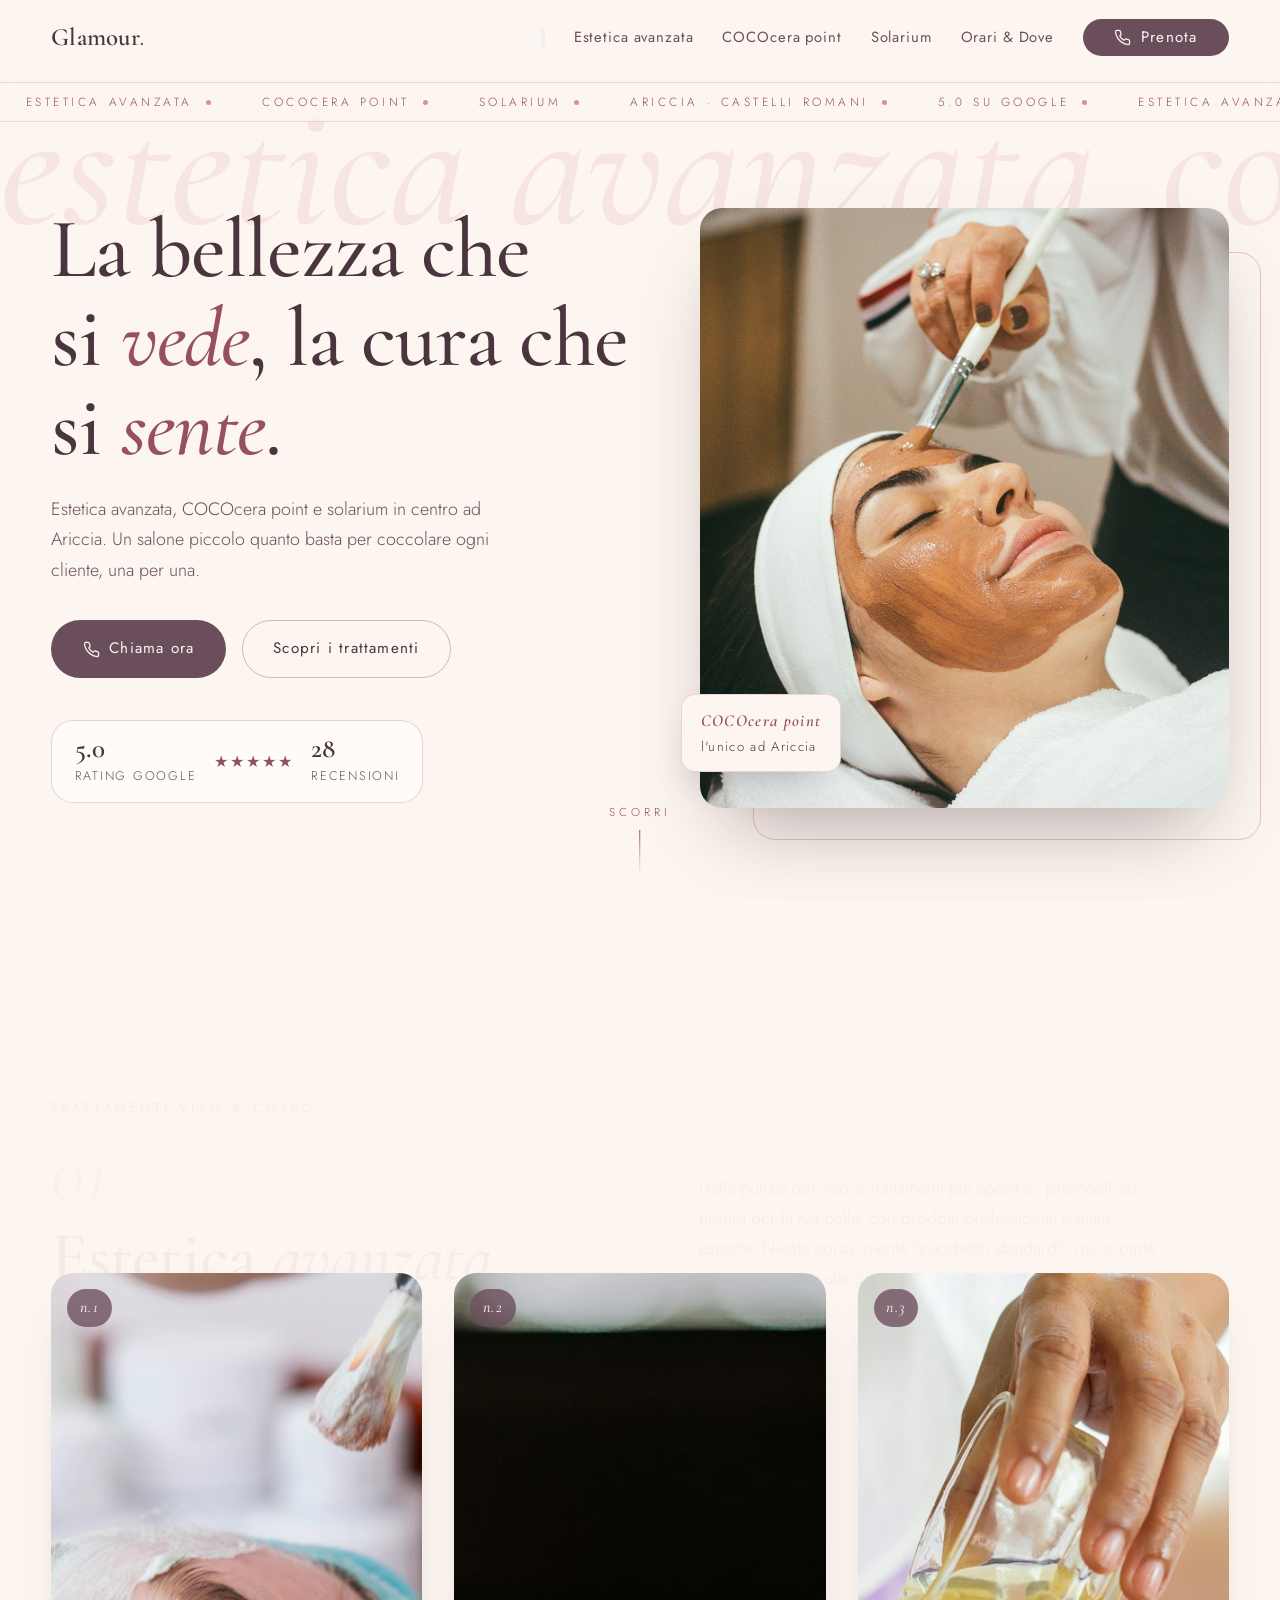
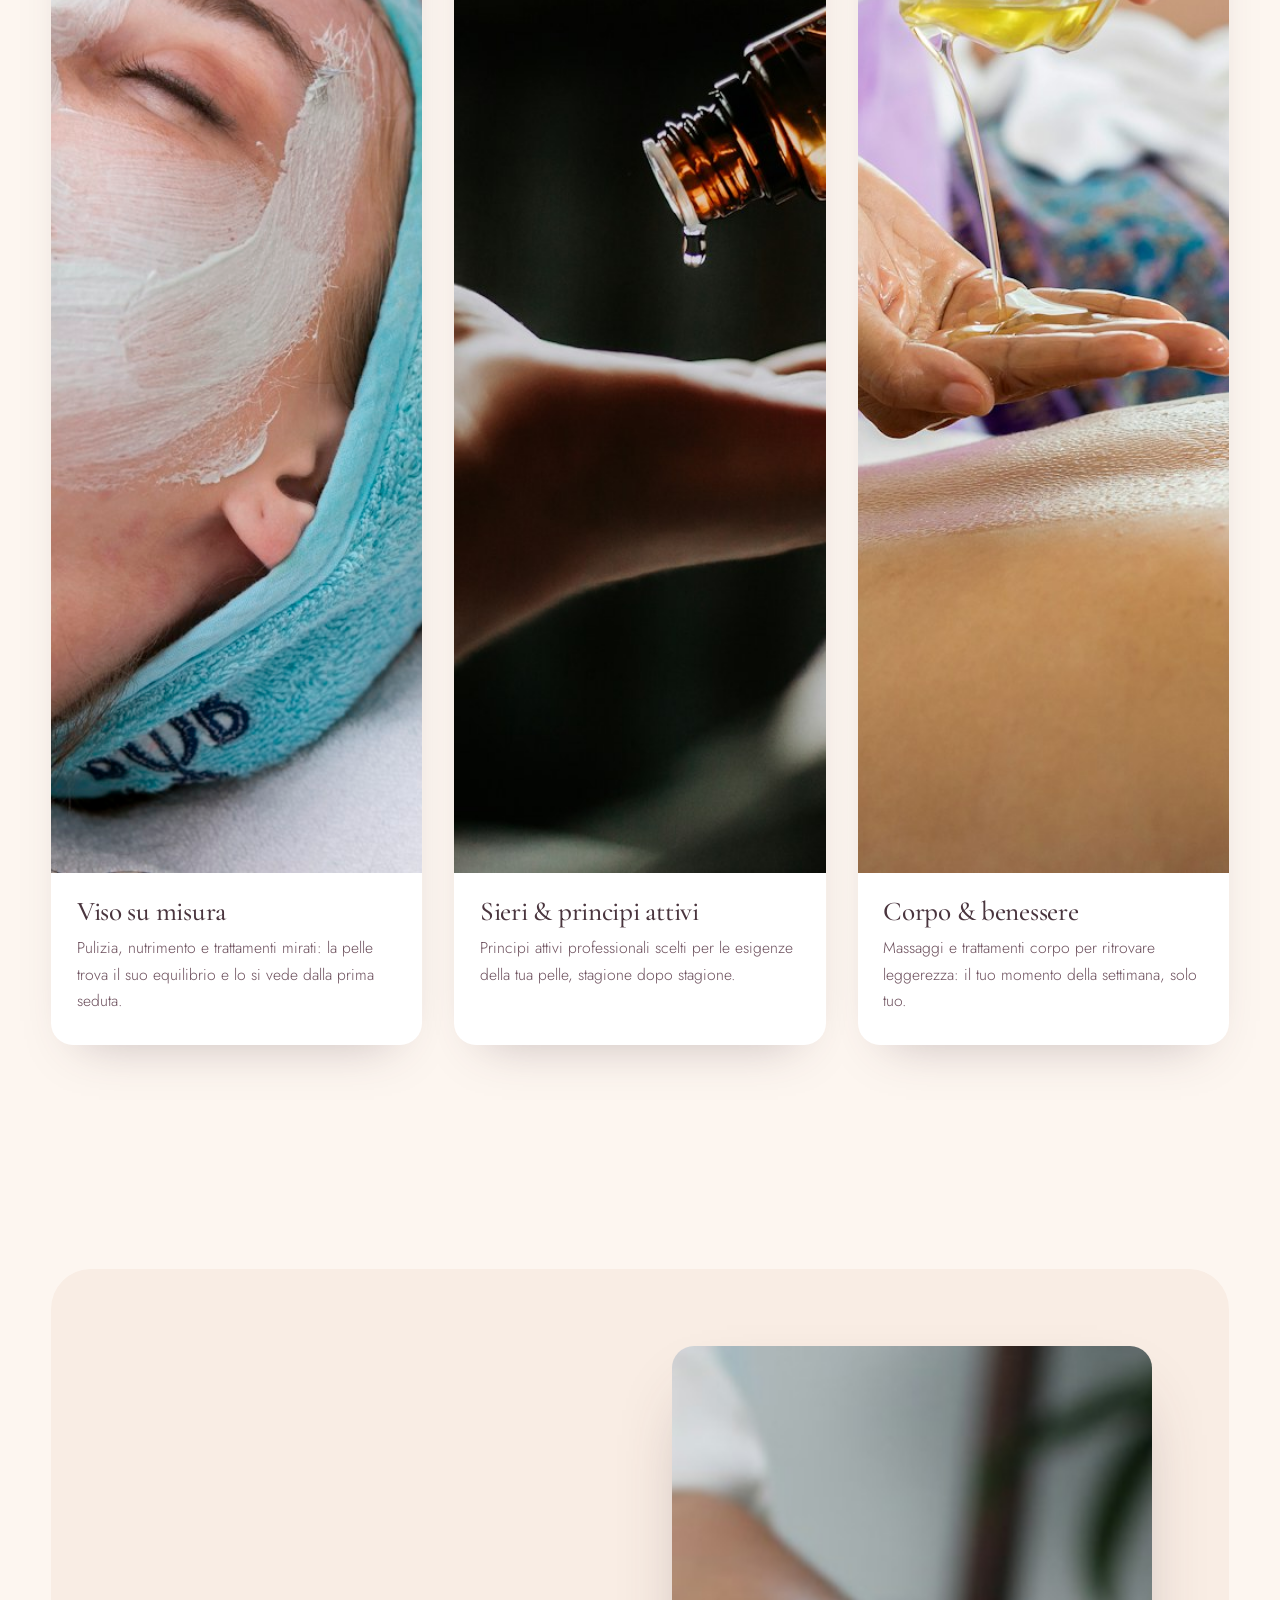
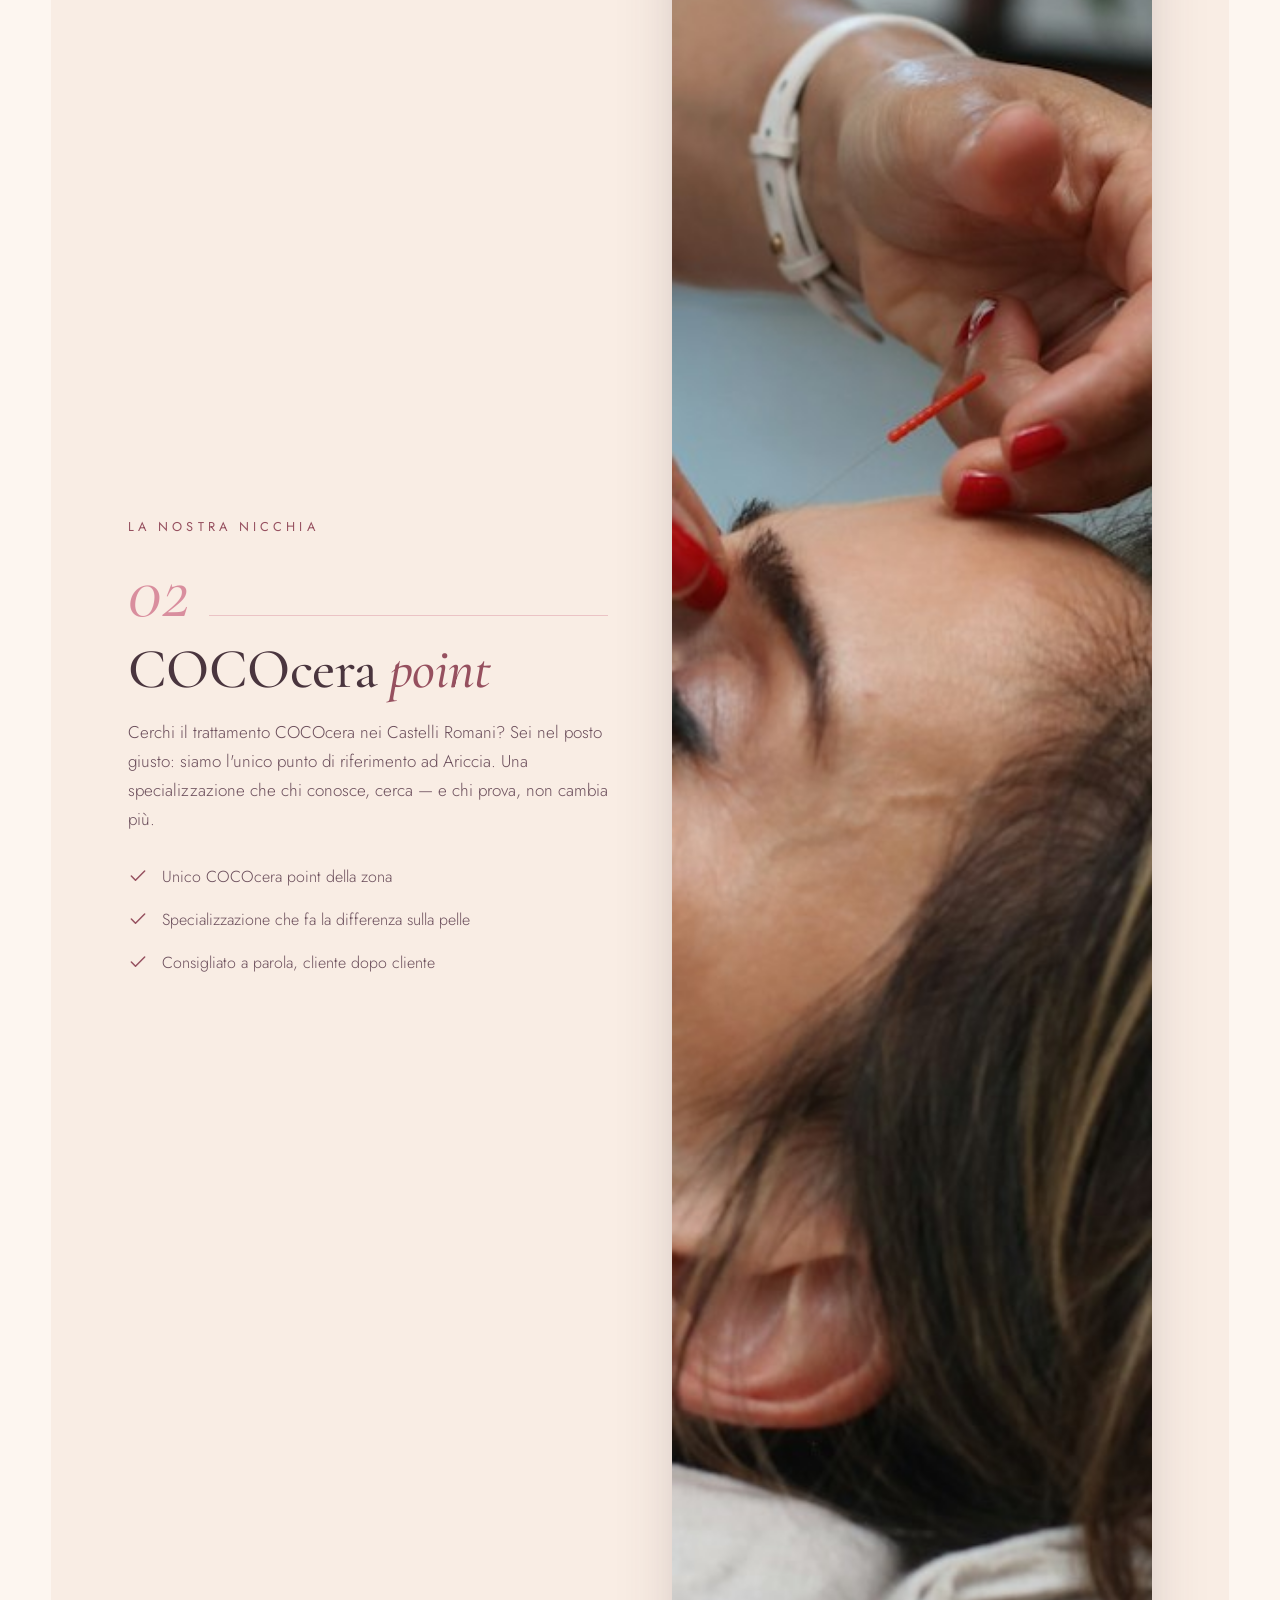
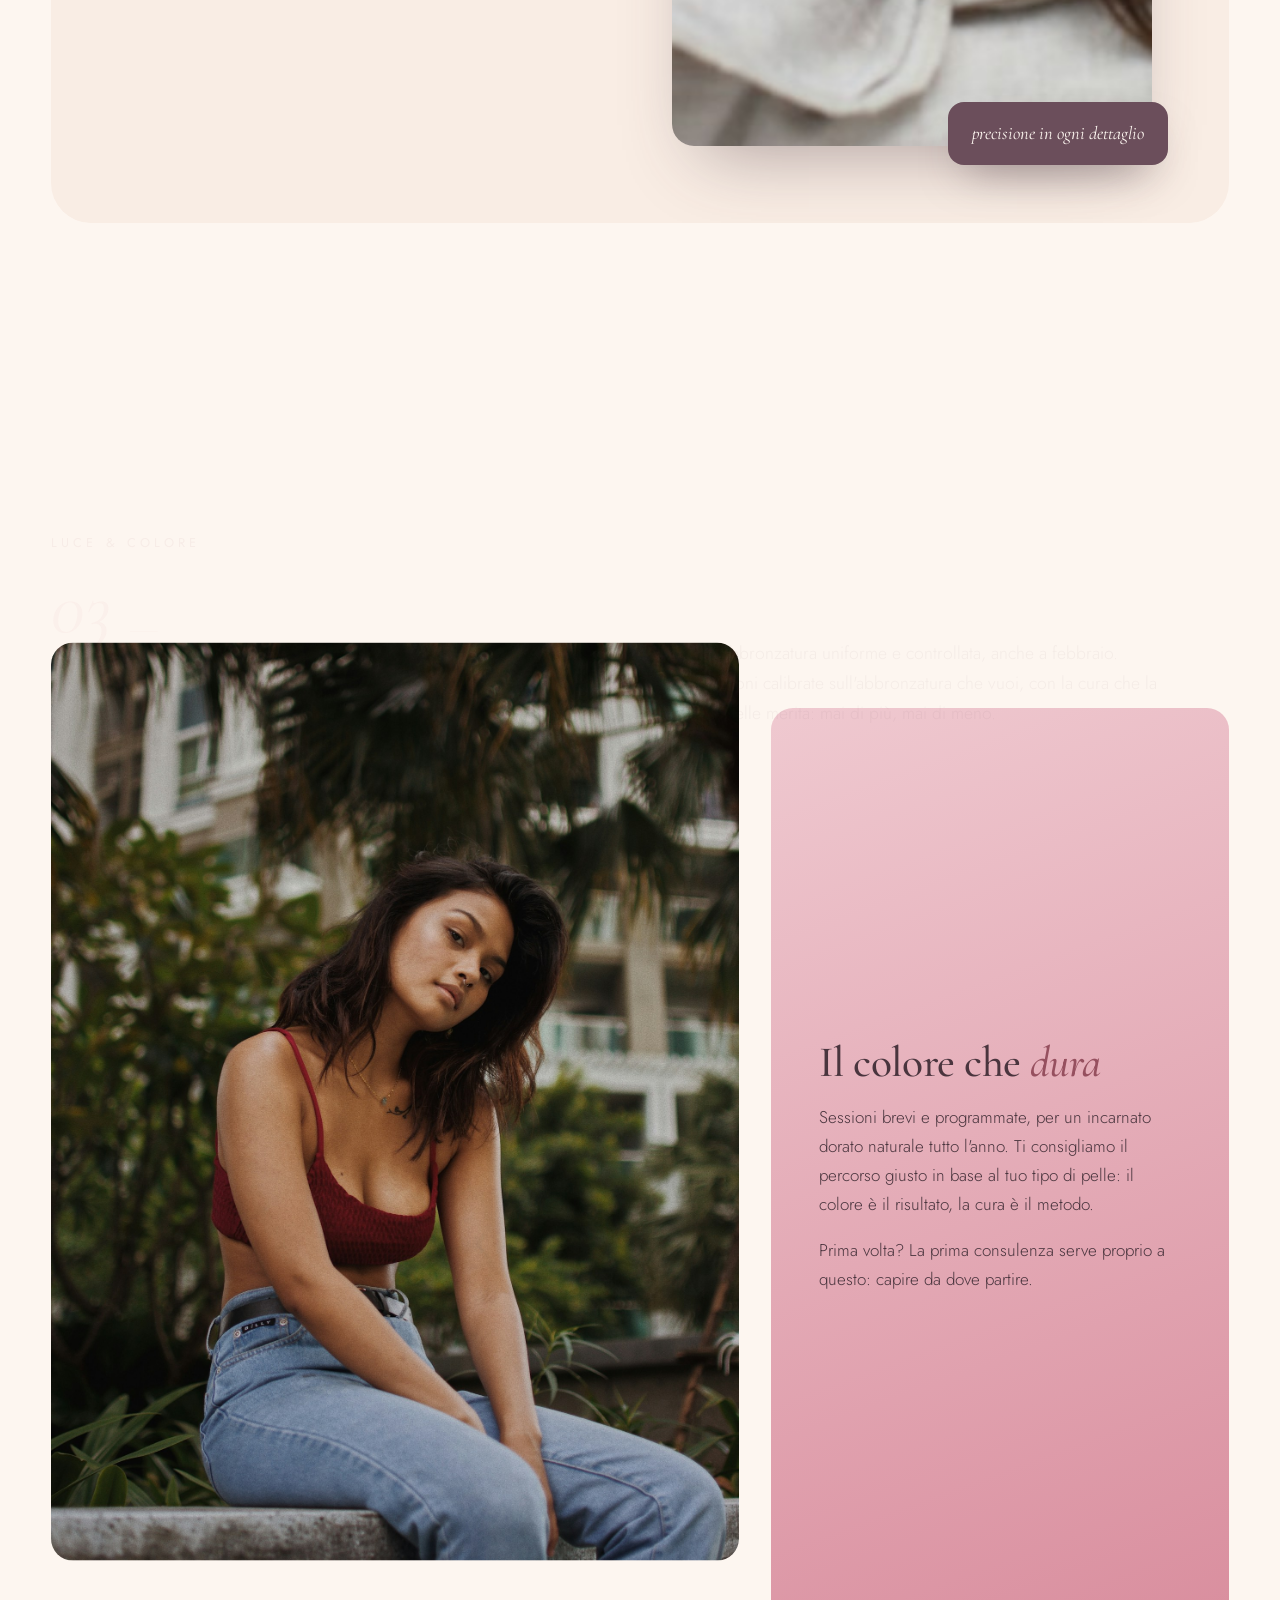
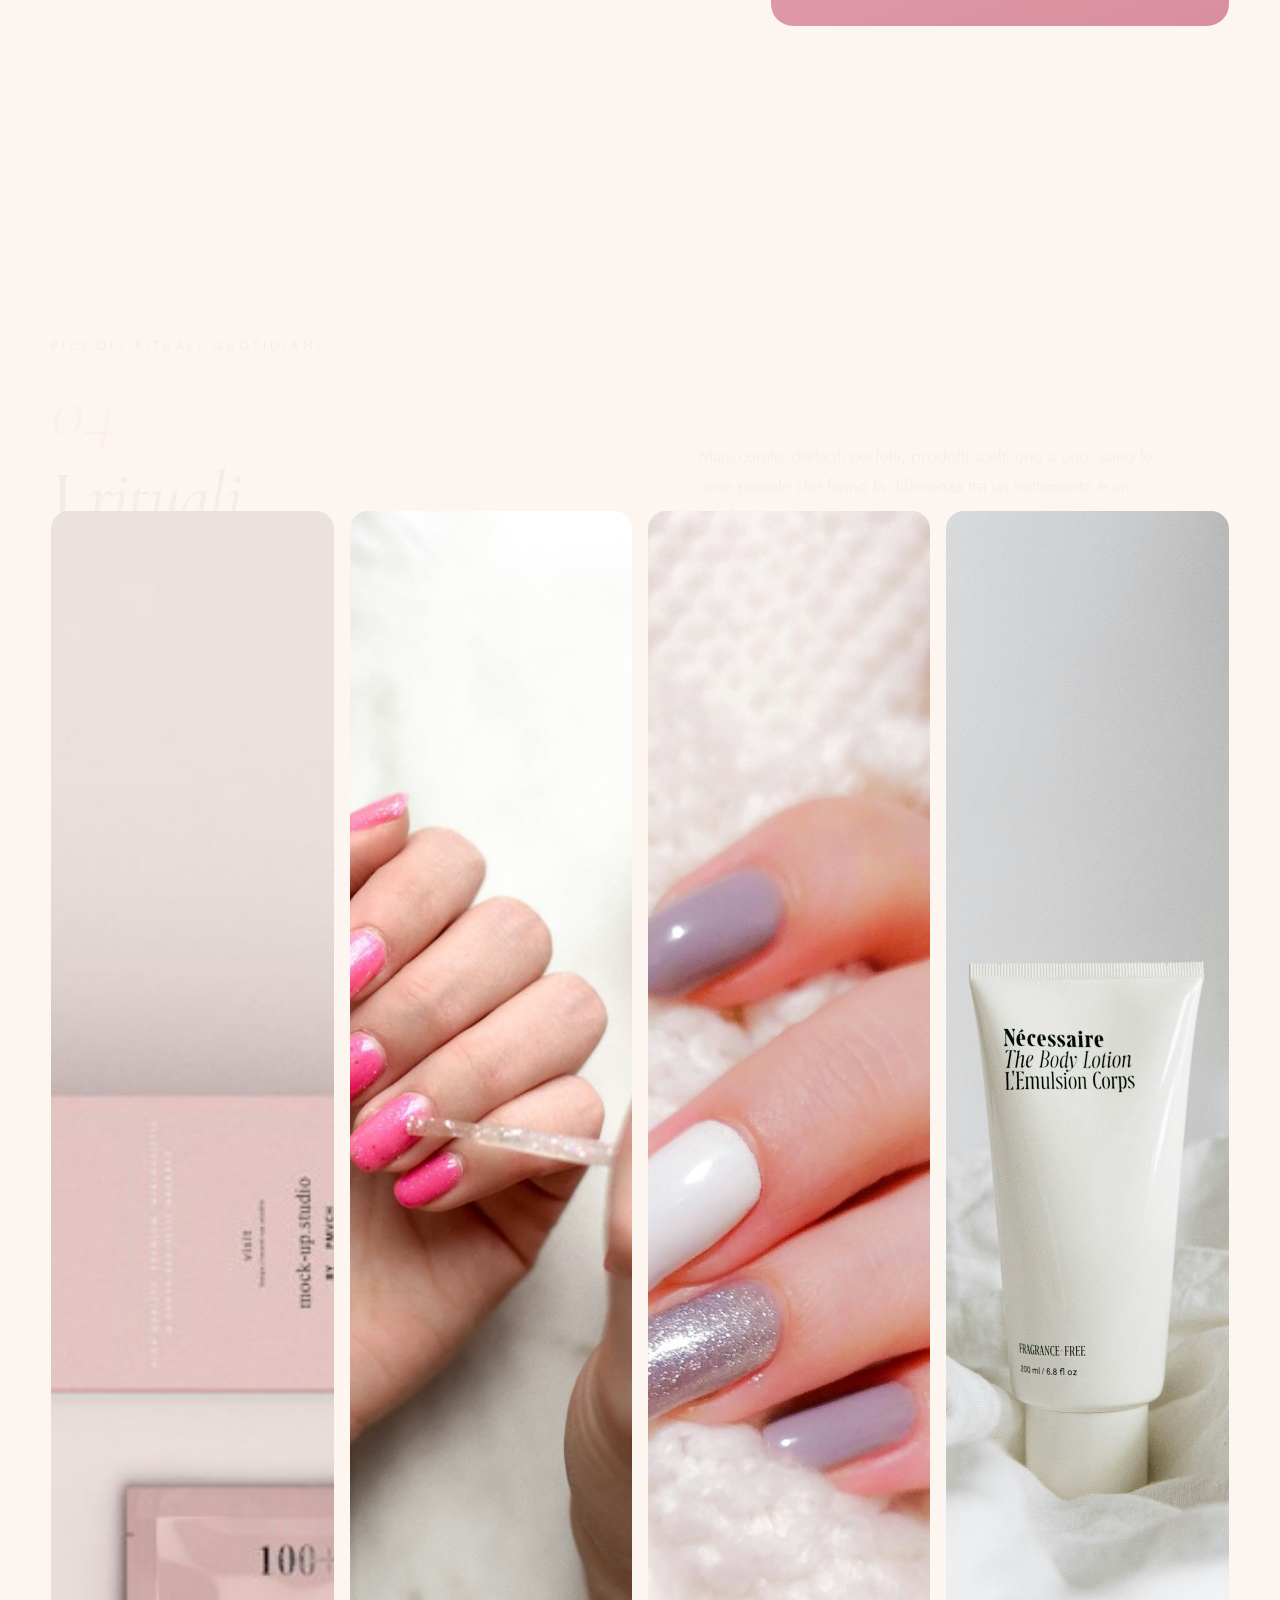
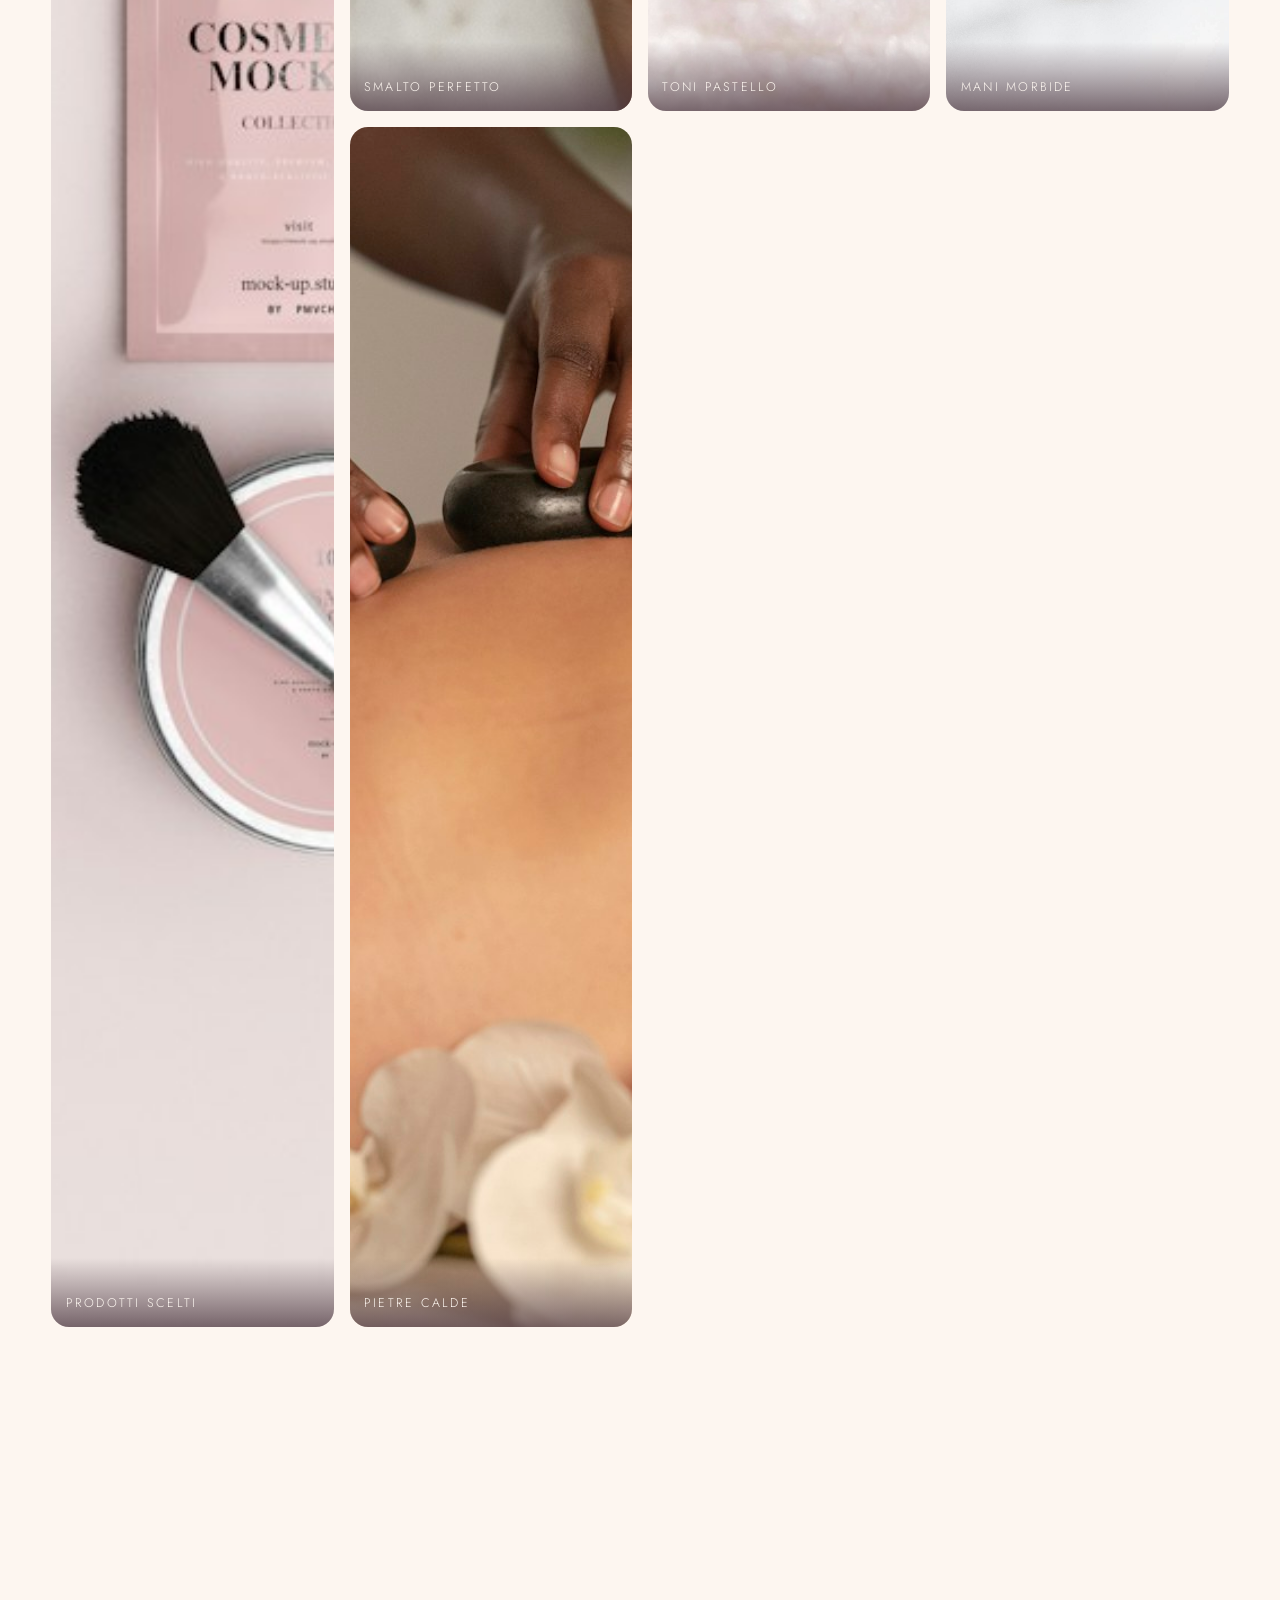
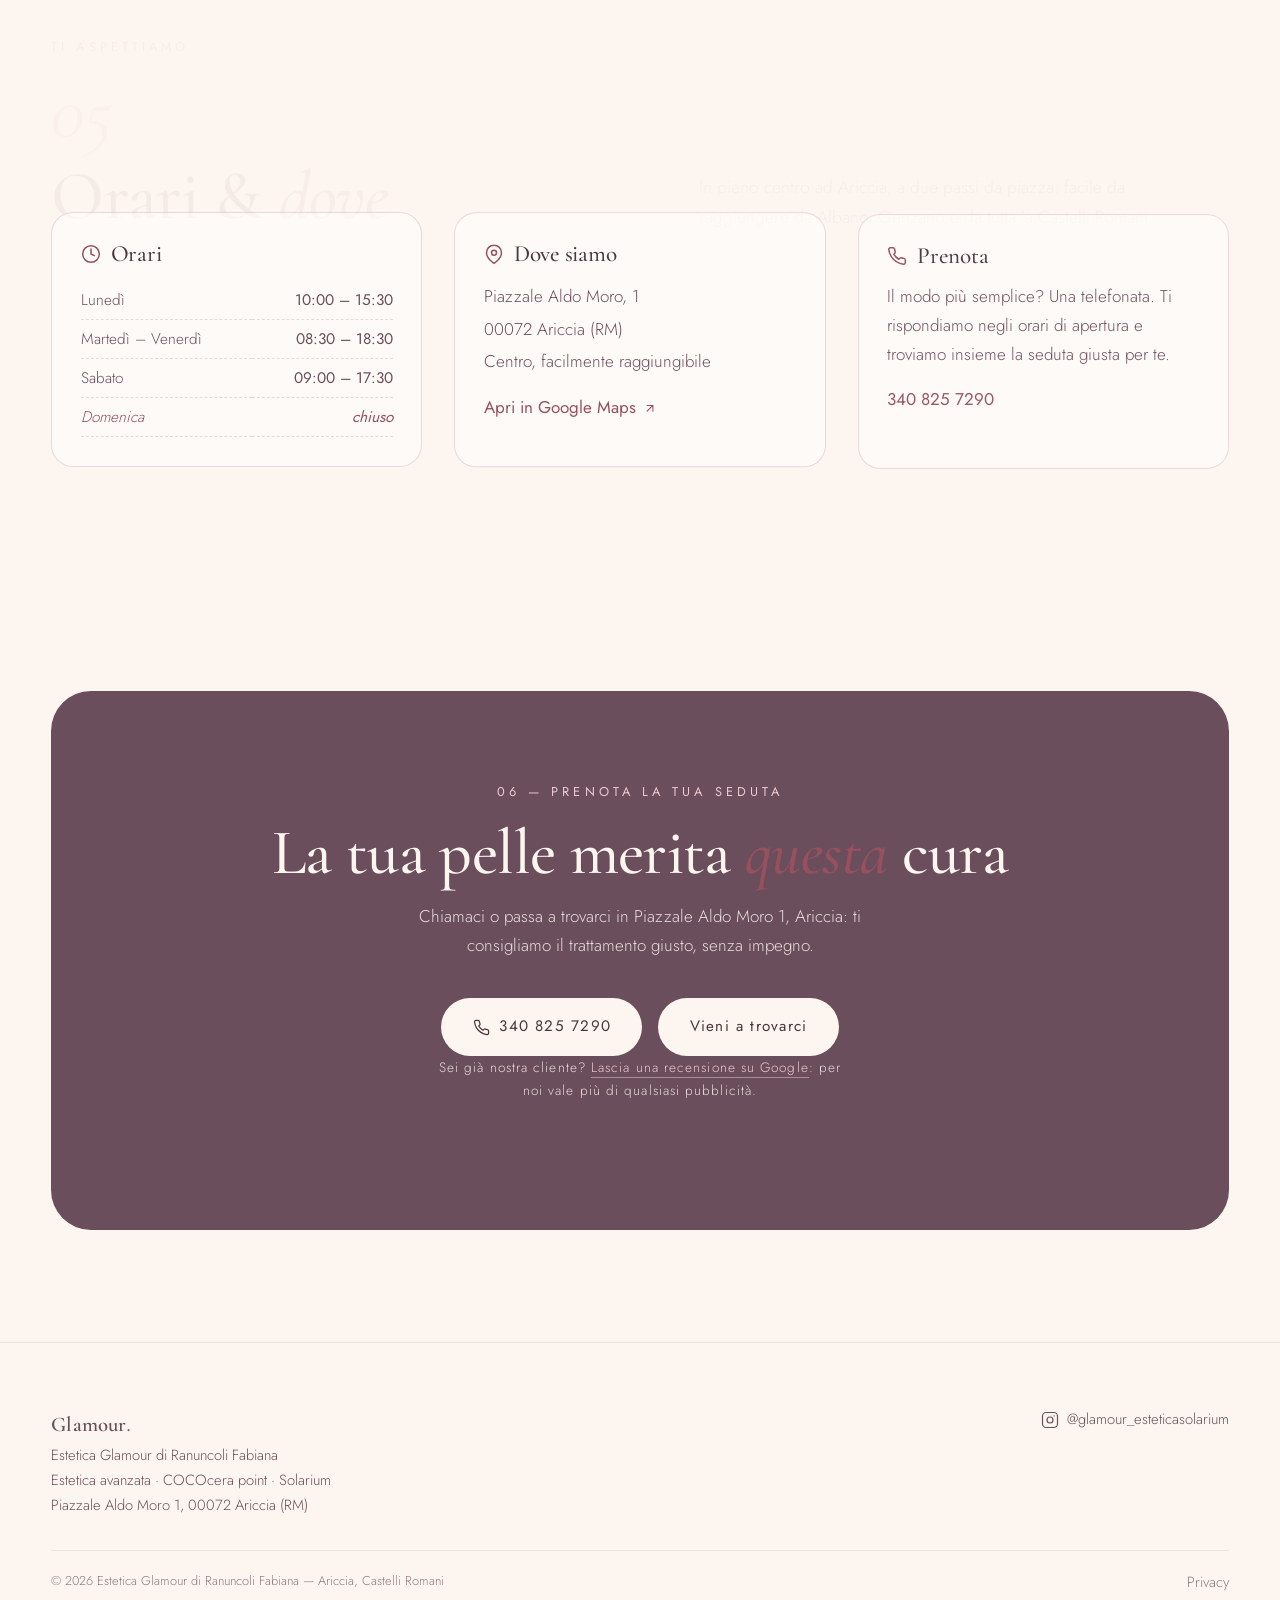
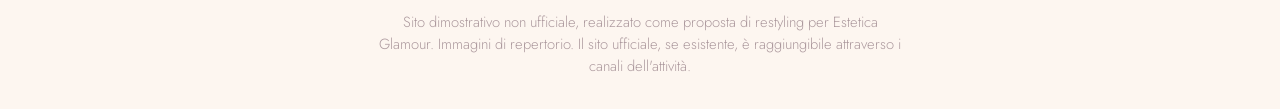
==== commit ca9827f1: "Legale: noindex + disclaimer sito dimostrativo (outreach)" ====
--- a/index.html
+++ b/index.html
@@ -2,17 +2,16 @@
 <html lang="it">
 <head>
   <meta charset="UTF-8">
-  <meta name="viewport" content="width=device-width, initial-scale=1.0">
+  <meta name="robots" content="noindex, nofollow">
+<meta name="viewport" content="width=device-width, initial-scale=1.0">
   <title>Estetica Glamour Ariccia — Estetica avanzata, COCOcera point e solarium</title>
   <meta name="description" content="Estetica avanzata, trattamenti COCOcera point e solarium nel cuore di Ariccia, ai Castelli Romani. 5.0 stelle su Google con 28 recensioni. Prenota al 340 825 7290.">
-  <link rel="canonical" href="https://dawiddroz.github.io/estetica-glamour-ariccia/">
 
   <!-- Open Graph -->
   <meta property="og:type" content="website">
   <meta property="og:locale" content="it_IT">
   <meta property="og:title" content="Estetica Glamour Ariccia — Estetica avanzata, COCOcera point e solarium">
   <meta property="og:description" content="L'unico punto COCOcera di Ariccia. Estetica avanzata e solarium con rating 5.0 su Google. Piazzale Aldo Moro 1, Ariccia.">
-  <meta property="og:url" content="https://dawiddroz.github.io/estetica-glamour-ariccia/">
   <meta property="og:image" content="https://dawiddroz.github.io/estetica-glamour-ariccia/img/hero.jpg">
   <meta name="twitter:card" content="summary_large_image">
 
@@ -371,7 +370,8 @@
         <a href="privacy.html">Privacy</a>
       </div>
     </div>
-  </footer>
+  <p class="demo-disclaimer">Sito dimostrativo non ufficiale, realizzato come proposta di restyling per Estetica Glamour. Immagini di repertorio. Il sito ufficiale, se esistente, è raggiungibile attraverso i canali dell'attività.</p>
+</footer>
 
   <!-- ============ STICKY CTA ============ -->
   <a href="tel:+393408257290" class="sticky-cta" aria-label="Chiama Estetica Glamour">
--- a/css/fonts.css
+++ b/css/fonts.css
@@ -87,3 +87,6 @@
   font-display: swap;
   src: url('../fonts/jost-600.woff2') format('woff2');
 }
+
+/* ANTI-CLS: i pesi secondari non causano reflow se arrivano tardi */
+@font-face { font-family: 'Jost'; src: url('../fonts/jost-300.woff2') format('woff2'); font-weight: 300; font-style: normal; font-display: optional; }
--- a/css/base.css
+++ b/css/base.css
@@ -126,3 +126,15 @@
   .section { padding-block: var(--space-l); }
   .section-head { grid-template-columns: 1fr; gap: var(--space-m); align-items: start; }
 }
+
+/* ============ ANTI-CLS ============ */
+.hero-title { min-height: 2.3em; }
+.hero-sub { min-height: 3.2em; }
+.hero-grid { min-height: 520px; }
+@media (max-width: 900px) { .hero-grid { min-height: 0; } .hero-title{min-height:0} .hero-sub{min-height:0} }
+
+/* Disclaimer demo (outreach) */
+.demo-disclaimer {
+  font-size: 0.72rem; opacity: 0.55; line-height: 1.5;
+  max-width: 560px; margin: 1rem auto 0; text-align: center; padding: 0 1rem;
+}
